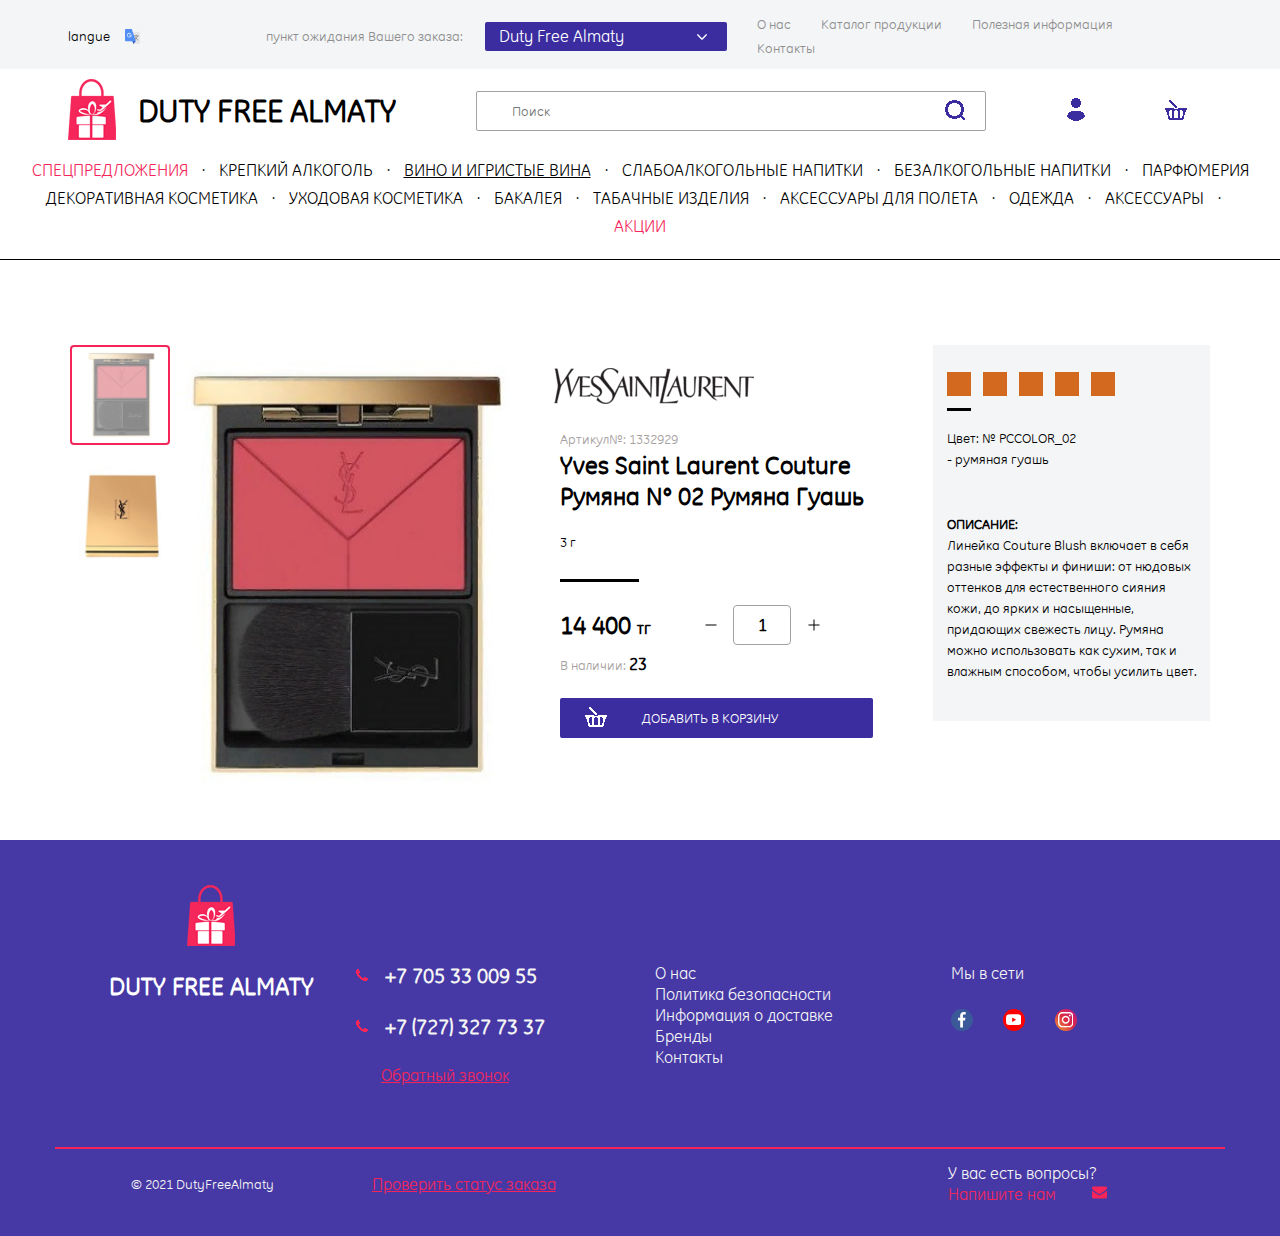
==== card.html @ 6bd2211b "Add files via upload" ====
<!DOCTYPE html>
<html lang="en">

<head>
	<meta charset="UTF-8">
<meta name="viewport" content="width=device-width, initial-scale=1.0">
<link rel="stylesheet" href="css/styles.css">
<link rel="stylesheet" href="fonts/gesp/stylesheet.css">
<link rel="stylesheet" href="fonts/audi/stylesheet.css">
<link rel="shortcut icon" href="img/logo_duty_free.png" type="image/png">
<title>Mask-go</title>
</head>

<body>
	<div class="big_wrapper">
		<header class="header">
    <div class="upper_part">
        <div class="wrapper_header">
            <div class="google_translate">
                <div class="text">langue</div>
                <div class="icon">
                    <img src="img/translate.svg" alt="">
                </div>
            </div>
            <div class="drop_list_cont">
                <div class="text">пункт ожидания Вашего заказа:</div>
                <div class="drop_down_cont">
                    <div class="_drop_down_title">
                        <p>Duty Free Almaty</p>
                        <div class="arrow">
                            <img src="img/arrow-down-sign-to-navigate.svg" alt="">
                        </div>
                    </div>
                    <div class="drop_down_body">
                        <div class="_drop_item">
                            <div class="text">Duty Free Almaty 3</div>
                        </div>
                        <div class="_drop_item">
                            <div class="text">Duty Free Almaty 2</div>
                        </div>
                    </div>
                </div>
            </div>
            <div class="menu">
                <a href="#" class="menu_link">О нас</a>
                <a href="#" class="menu_link">Каталог продукции</a>
                <a href="#" class="menu_link">Полезная информация</a>
                <a href="#" class="menu_link">Контакты</a>
            </div>
        </div>
    </div>
    <div class="middle_part">
        <div class="wrapper_header">
            <a href="#" class="big_logo">
                <div class="icon">
                    <img src="img/logo_duty_free.png" alt="">
                </div>
                <div class="text">Duty free almaty</div>
            </a>
            <form action="#" class="search_form">
                <input type="text" placeholder="Поиск">
                <div class="icon">
                    <img src="img/loupe.png" alt="">
                </div>
            </form>
            <a href="#" class="user">
                <img src="img/user.png" alt="">
            </a>
            <a href="#" class="cart">
                <img src="img/cart.png" alt="">
            </a>
            <div class="burger">
                <div class="burger_bef"></div>
                <div class="burger_mid"></div>
                <div class="burger_af"></div>
            </div>
        </div>
    </div>
    <nav class="lower_part">
        <div class="wrapper">
            <div class="menu_item">
                <a href="#" class="menu_title">Спецпредложения</a>

            </div>
            <div class="dot">·</div>
            <div class="menu_item _with_body">
                <a href="#" class="menu_title">Крепкий алкоголь</a>
                <div class="menu_body">
                    <div class="wrapper">
                        <div class="add_body">
                            <div class="add_col">
                                <a href="#" class="col_title">Виски</a>
                                <a href="#" class="good_item">Виски</a>
                                <a href="#" class="good_item">Американский виски</a>
                                <a href="#" class="good_item">Ирландский виски</a>
                                <a href="#" class="good_item">Японский виски</a>
                                <a href="#" class="good_item">Шотландский виски</a>
                                <a href="#" class="good_item">Односолодовый виски</a>
                                <a href="#" class="good_item">Канадский виски</a>
                            </div>
                            <div class="add_col">
                                <a href="#" class="col_title">Джин и Джиневер</a>
                            </div>
                            <div class="add_col">
                                <a href="#" class="col_title">Ром</a>
                            </div>
                            <div class="add_col">
                                <a href="#" class="col_title">Водка</a>
                            </div>
                            <div class="add_col">
                                <a href="#" class="col_title">Прочие духи</a>
                                <a href="#" class="good_item">Горький и апертив</a>
                                <a href="#" class="good_item">Бренди</a>
                                <a href="#" class="good_item">Коньяк</a>
                                <a href="#" class="good_item">Фруктовый бренди и граппа</a>
                                <a href="#" class="good_item">Ликер</a>
                                <a href="#" class="good_item">Шерри и Портвейн</a>
                                <a href="#" class="good_item">Текила</a>
                            </div>
                        </div>
                        <div class="show_all">
                            <a href="#">показать все</a>
                        </div>
                    </div>
                </div>
            </div>
            <div class="dot">·</div>
            <div class="menu_item _actvive">
                <a href="#" class="menu_title">Вино и игристые вина</a>
            </div>
            <div class="dot">·</div>
            <div class="menu_item">
                <a href="#" class="menu_title">Слабоалкогольные напитки</a>
            </div>
            <div class="dot">·</div>
            <div class="menu_item">
                <a href="#" class="menu_title">Безалкогольные напитки</a>
            </div>
            <div class="dot">·</div>
            <div class="menu_item">
                <a href="#" class="menu_title">Парфюмерия</a>
            </div>
            <div class="menu_item">
                <a href="#" class="menu_title">Декоративная косметика</a>
            </div>
            <div class="dot">·</div>
            <div class="menu_item">
                <a href="#" class="menu_title">Уходовая косметика</a>
            </div>
            <div class="dot">·</div>
            <div class="menu_item">
                <a href="#" class="menu_title">Бакалея</a>
            </div>
            <div class="dot">·</div>
            <div class="menu_item">
                <a href="#" class="menu_title">Табачные изделия</a>
            </div>
            <div class="dot">·</div>
            <div class="menu_item">
                <a href="#" class="menu_title">Аксессуары для полета</a>
            </div>
            <div class="dot">·</div>
            <div class="menu_item">
                <a href="#" class="menu_title">Одежда</a>
            </div>
            <div class="dot">·</div>
            <div class="menu_item">
                <a href="#" class="menu_title">Аксессуары</a>
            </div>
            <div class="dot">·</div>
            <div class="menu_item">
                <a href="#" class="menu_title">Акции</a>
            </div>

        </div>
    </nav>
</header>
		<div class="main">
			<div class="card_body">
				<div class="wrapper">
					<div class="img_cont">
						<div class="img_col">
							<div class="img_item _active">
								<img src="img/card_item_1.jpg" alt="">
							</div>
							<div class="img_item">
								<img src="img/card_item_2.jpg" alt="">
							</div>
						</div>
						<div class="main_img_slider">
							<div class="slider_item">
								<img src="img/card_item_1.jpg" alt="">
							</div>
							<div class="slider_item">
								<img src="img/card_item_2.jpg" alt="">
							</div>
						</div>
					</div>
					<div class="middle_part">
						<div class="company_logo">
							<img src="img/card_log.png" alt="">
						</div>
						<div class="text_part">
							<div class="article">Артикул№: 1332929</div>
							<div class="name">Yves Saint Laurent Couture
								Румяна N° 02 Румяна Гуашь</div>
							<div class="weight">3 г</div>
						</div>
						<div class="price_block">
							<div class="upper">
								<div class="price">
									14 400 <span>тг</span>
								</div>
								<div class="input_cont">
									<div class="minus"></div>
									<input type="text" value="1">
									<div class="plus"></div>
								</div>
							</div>
							<div class="lower">В наличии: <span>23</span></div>
						</div>
						<div class="add_to_catd">
							<div class="icon">
								<img src="img/cart_white.png" alt="">
							</div>
							<div class="text">Добавить в корзину</div>
						</div>
					</div>
					<div class="stats_part">
						<div class="colors">
							<div class="color_item"></div>
							<div class="color_item"></div>
							<div class="color_item"></div>
							<div class="color_item"></div>
							<div class="color_item"></div>
						</div>
						<p>Цвет: № PCCOLOR_02</p>
						<p>- румяная гуашь</p>
						<div class="desc">
							<div class="title">Описание:</div>
							<p>Линейка Couture Blush включает в себя
								разные эффекты и финиши: от нюдовых
								оттенков для естественного сияния кожи,
								до ярких и насыщенные, придающих
								свежесть лицу.
								Румяна можно использовать как сухим,
								так и влажным способом, чтобы усилить
								цвет.</p>
						</div>
					</div>
				</div>
			</div>

		</div>
		<footer class="footer">
    <div class="wrapper">
        <div class="upper_part">
            <div class="col">
                <a href="#" class="logo">
                    <img src="img/logo_duty_free.png" alt="">
                    <p>Duty free almaty</p>
                </a>
            </div>
            <div class="col">
                <a href="#" class="number_item">
                    <div class="icon">
                        <img src="img/phone.png" alt="">
                    </div>
                    <div class="text">+7 705 33 009 55</div>
                </a>
                <a href="#" class="number_item">
                    <div class="icon">
                        <img src="img/phone.png" alt="">
                    </div>
                    <div class="text">+7 (727) 327 73 37</div>
                </a>
                <div class="callback">Обратный звонок</div>
            </div>
            <div class="col">
                <a href="#" class="footer_link">О нас</a>
                <a href="#" class="footer_link">Политика безопасности</a>
                <a href="#" class="footer_link">Информация о доставке</a>
                <a href="#" class="footer_link">Бренды</a>
                <a href="#" class="footer_link">Контакты</a>
            </div>
            <div class="col">
                <div class="soc_title">Мы в сети</div>
                <div class="soc_cont">
                    <a href="#" class="soc_icon">
                        <svg id="Bold" enable-background="new 0 0 24 24" height="512" viewBox="0 0 24 24" width="512"
                            xmlns="http://www.w3.org/2000/svg">
                            <path fill="#fff"
                                d="m15.997 3.985h2.191v-3.816c-.378-.052-1.678-.169-3.192-.169-3.159 0-5.323 1.987-5.323 5.639v3.361h-3.486v4.266h3.486v10.734h4.274v-10.733h3.345l.531-4.266h-3.877v-2.939c.001-1.233.333-2.077 2.051-2.077z" />
                        </svg>
                    </a>
                    <a href="#" class="soc_icon">
                        <svg height="512pt" viewBox="0 -77 512.00213 512" width="512pt"
                            xmlns="http://www.w3.org/2000/svg">
                            <path
                                d="m501.453125 56.09375c-5.902344-21.933594-23.195313-39.222656-45.125-45.128906-40.066406-10.964844-200.332031-10.964844-200.332031-10.964844s-160.261719 0-200.328125 10.546875c-21.507813 5.902344-39.222657 23.617187-45.125 45.546875-10.542969 40.0625-10.542969 123.148438-10.542969 123.148438s0 83.503906 10.542969 123.148437c5.90625 21.929687 23.195312 39.222656 45.128906 45.128906 40.484375 10.964844 200.328125 10.964844 200.328125 10.964844s160.261719 0 200.328125-10.546875c21.933594-5.902344 39.222656-23.195312 45.128906-45.125 10.542969-40.066406 10.542969-123.148438 10.542969-123.148438s.421875-83.507812-10.546875-123.570312zm0 0"
                                fill="#fff" />
                            <path d="m204.96875 256 133.269531-76.757812-133.269531-76.757813zm0 0" fill="#f00" />
                        </svg>
                    </a>
                    <a href="#" class="soc_icon">
                        <svg height="511pt" viewBox="0 0 511 511.9" width="511pt" xmlns="http://www.w3.org/2000/svg">
                            <path fill="#fff"
                                d="m510.949219 150.5c-1.199219-27.199219-5.597657-45.898438-11.898438-62.101562-6.5-17.199219-16.5-32.597657-29.601562-45.398438-12.800781-13-28.300781-23.101562-45.300781-29.5-16.296876-6.300781-34.898438-10.699219-62.097657-11.898438-27.402343-1.300781-36.101562-1.601562-105.601562-1.601562s-78.199219.300781-105.5 1.5c-27.199219 1.199219-45.898438 5.601562-62.097657 11.898438-17.203124 6.5-32.601562 16.5-45.402343 29.601562-13 12.800781-23.097657 28.300781-29.5 45.300781-6.300781 16.300781-10.699219 34.898438-11.898438 62.097657-1.300781 27.402343-1.601562 36.101562-1.601562 105.601562s.300781 78.199219 1.5 105.5c1.199219 27.199219 5.601562 45.898438 11.902343 62.101562 6.5 17.199219 16.597657 32.597657 29.597657 45.398438 12.800781 13 28.300781 23.101562 45.300781 29.5 16.300781 6.300781 34.898438 10.699219 62.101562 11.898438 27.296876 1.203124 36 1.5 105.5 1.5s78.199219-.296876 105.5-1.5c27.199219-1.199219 45.898438-5.597657 62.097657-11.898438 34.402343-13.300781 61.601562-40.5 74.902343-74.898438 6.296876-16.300781 10.699219-34.902343 11.898438-62.101562 1.199219-27.300781 1.5-36 1.5-105.5s-.101562-78.199219-1.300781-105.5zm-46.097657 209c-1.101562 25-5.300781 38.5-8.800781 47.5-8.601562 22.300781-26.300781 40-48.601562 48.601562-9 3.5-22.597657 7.699219-47.5 8.796876-27 1.203124-35.097657 1.5-103.398438 1.5s-76.5-.296876-103.402343-1.5c-25-1.097657-38.5-5.296876-47.5-8.796876-11.097657-4.101562-21.199219-10.601562-29.398438-19.101562-8.5-8.300781-15-18.300781-19.101562-29.398438-3.5-9-7.699219-22.601562-8.796876-47.5-1.203124-27-1.5-35.101562-1.5-103.402343s.296876-76.5 1.5-103.398438c1.097657-25 5.296876-38.5 8.796876-47.5 4.101562-11.101562 10.601562-21.199219 19.203124-29.402343 8.296876-8.5 18.296876-15 29.398438-19.097657 9-3.5 22.601562-7.699219 47.5-8.800781 27-1.199219 35.101562-1.5 103.398438-1.5 68.402343 0 76.5.300781 103.402343 1.5 25 1.101562 38.5 5.300781 47.5 8.800781 11.097657 4.097657 21.199219 10.597657 29.398438 19.097657 8.5 8.300781 15 18.300781 19.101562 29.402343 3.5 9 7.699219 22.597657 8.800781 47.5 1.199219 27 1.5 35.097657 1.5 103.398438s-.300781 76.300781-1.5 103.300781zm0 0" />
                            <path fill="#fff"
                                d="m256.449219 124.5c-72.597657 0-131.5 58.898438-131.5 131.5s58.902343 131.5 131.5 131.5c72.601562 0 131.5-58.898438 131.5-131.5s-58.898438-131.5-131.5-131.5zm0 216.800781c-47.097657 0-85.300781-38.199219-85.300781-85.300781s38.203124-85.300781 85.300781-85.300781c47.101562 0 85.300781 38.199219 85.300781 85.300781s-38.199219 85.300781-85.300781 85.300781zm0 0" />
                            <path fill="#fff"
                                d="m423.851562 119.300781c0 16.953125-13.746093 30.699219-30.703124 30.699219-16.953126 0-30.699219-13.746094-30.699219-30.699219 0-16.957031 13.746093-30.699219 30.699219-30.699219 16.957031 0 30.703124 13.742188 30.703124 30.699219zm0 0" />
                        </svg>
                    </a>
                </div>
            </div>
        </div>
        <div class="lower_part">
            <div class="copyright">
                © 2021 DutyFreeAlmaty
            </div>
            <div class="red_text">Проверить статус заказа</div>
            <div class="quest_block">
                <div class="upper">У вас есть вопросы?</div>
                <div class="lower">
                    <p>Напишите нам</p>
                    <div class="icon">
                        <svg version="1.1" id="Capa_1" xmlns="http://www.w3.org/2000/svg"
                            xmlns:xlink="http://www.w3.org/1999/xlink" x="0px" y="0px" width="511.626px"
                            height="511.626px" viewBox="0 0 511.626 511.626"
                            style="enable-background:new 0 0 511.626 511.626;" xml:space="preserve">
                            <g>
                                <g>
                                    <path fill="#f62559"
                                        d="M49.106,178.729c6.472,4.567,25.981,18.131,58.528,40.685c32.548,22.554,57.482,39.92,74.803,52.099    c1.903,1.335,5.946,4.237,12.131,8.71c6.186,4.476,11.326,8.093,15.416,10.852c4.093,2.758,9.041,5.852,14.849,9.277    c5.806,3.422,11.279,5.996,16.418,7.7c5.14,1.718,9.898,2.569,14.275,2.569h0.287h0.288c4.377,0,9.137-0.852,14.277-2.569    c5.137-1.704,10.615-4.281,16.416-7.7c5.804-3.429,10.752-6.52,14.845-9.277c4.093-2.759,9.229-6.376,15.417-10.852    c6.184-4.477,10.232-7.375,12.135-8.71c17.508-12.179,62.051-43.11,133.615-92.79c13.894-9.703,25.502-21.411,34.827-35.116    c9.332-13.699,13.993-28.07,13.993-43.105c0-12.564-4.523-23.319-13.565-32.264c-9.041-8.947-19.749-13.418-32.117-13.418H45.679    c-14.655,0-25.933,4.948-33.832,14.844C3.949,79.562,0,91.934,0,106.779c0,11.991,5.236,24.985,15.703,38.974    C26.169,159.743,37.307,170.736,49.106,178.729z" />
                                    <path fill="#f62559"
                                        d="M483.072,209.275c-62.424,42.251-109.824,75.087-142.177,98.501c-10.849,7.991-19.65,14.229-26.409,18.699    c-6.759,4.473-15.748,9.041-26.98,13.702c-11.228,4.668-21.692,6.995-31.401,6.995h-0.291h-0.287    c-9.707,0-20.177-2.327-31.405-6.995c-11.228-4.661-20.223-9.229-26.98-13.702c-6.755-4.47-15.559-10.708-26.407-18.699    c-25.697-18.842-72.995-51.68-141.896-98.501C17.987,202.047,8.375,193.762,0,184.437v226.685c0,12.57,4.471,23.319,13.418,32.265    c8.945,8.949,19.701,13.422,32.264,13.422h420.266c12.56,0,23.315-4.473,32.261-13.422c8.949-8.949,13.418-19.694,13.418-32.265    V184.437C503.441,193.569,493.927,201.854,483.072,209.275z" />
                                </g>
                            </g>
                        </svg>
                    </div>
                </div>
            </div>
        </div>
    </div>
</footer>
	</div>
	<script src="scripts/jquery-3.5.1.min.js"></script>
	<script src="scripts/slick.min.js"></script>
	<script src="scripts/scripts.js"></script>
</body>

</html>
---- css/styles.css ----
*,
*:before,
*:after {
  padding: 0;
  margin: 0;
  box-sizing: border-box;
  list-style-type: none;
  font-family: "GESP";
}

html,
body {
  width: 100%;
  height: 100%;
  line-height: 1;
}

html._lock,
body._lock {
  overflow: hidden;
}

/*====================================================================================*/

a {
  text-decoration: none;
  color: inherit;
}

a:active,
a:focus {
  outline: none;
}

input,
textarea {
  outline: none;
}

input:active,
textarea:active {
  outline: none;
}

:focus {
  outline: none;
}

textarea {
  resize: none;
}

textarea {
  resize: vertical;
}

textarea {
  resize: horizontal;
}

.big_wrapper {
  overflow: hidden;
  position: relative;
  min-height: 100vh;
  display: flex;
  flex-direction: column;
  justify-content: space-between;
}

.slick-list {
  overflow: hidden;
}

.slick-track {
  display: flex;
}

.wrapper {
  padding: 0 20px;
  max-width: 1300px;
  margin: 0 auto;
}

.block_header {
  text-align: center;
}

.block_header .upper {
  font-size: 25px;
  letter-spacing: 5px;
  color: #000000;
  text-transform: uppercase;
  margin-bottom: 13px;
  font-weight: 600;
}

.block_header .lower {
  font-size: 14px;
  letter-spacing: 2.8px;
  color: #000000;
  margin-bottom: 23px;
}

.block_header .line {
  margin: 0 auto;
  width: 79px;
  height: 3px;
  background-color: #000000;
}

.gray_btn {
  max-width: 242px;
  margin: 0 auto;
  height: 29px;
  border-radius: 2px;
  border: solid 1px #a6a0a0;
  display: flex;
  align-items: center;
  justify-content: center;
  font-size: 14px;
  color: #a6a0a0;
}

.header {
  border-bottom: 1px solid #000;
  padding-bottom: 13px;
}

.header .upper_part {
  padding: 12px 0 9px;
  background-color: #f4f5f7;
}

.header .wrapper_header {
  max-width: 1184px;
  margin: 0 auto;
  padding: 0 20px;
  display: flex;
  align-items: center;
}

.header .google_translate {
  display: flex;
  align-items: center;
}

.header .google_translate .text {
  font-size: 14px;
  color: #000000;
  margin-right: 15px;
}

.header .google_translate .icon {
  flex: 0 0 15px;
  width: 15px;
  display: flex;
  align-items: center;
}

.header .google_translate .icon img {
  width: 100%;
}

.header .drop_list_cont {
  margin-left: auto;
  flex: 0 1 500px;
  display: flex;
  align-items: center;
  justify-content: flex-end;
  margin-right: 15px;
}

.header .drop_list_cont .text {
  margin-right: 22px;
  font-size: 14px;
  color: #8e8e8e;
}

.header .drop_list_cont ._drop_down_title {
  display: flex;
  align-items: center;
  justify-content: space-between;
  cursor: pointer;
}

.header .drop_list_cont ._drop_down_title .arrow img {
  width: 10px;
}

.header .drop_list_cont .drop_down_cont {
  position: relative;
  flex: 0 1 242px;
}

.header .drop_list_cont .drop_down_cont ._drop_down_title {
  display: flex;
  align-items: center;
  justify-content: space-between;
  padding: 6px 20px 6px 14px;
  border-radius: 2px;
  transition: 0.3s;
  background-color: #3b2da0;
  font-size: 17px;
  color: #fff;
}

.header .drop_list_cont .drop_down_cont .drop_down_body {
  position: absolute;
  top: 100%;
  left: 0;
  width: 100%;
  display: none;
}

.header .drop_list_cont .drop_down_cont .drop_down_body ._drop_item {
  cursor: pointer;
  font-size: 17px;
  padding: 6px 20px 6px 14px;
  background-color: #3b2da0;
}

.header .drop_list_cont .drop_down_cont._active ._drop_down_title {
  border-radius: 2px 2px 0 0;
}

.header .menu {
  display: flex;
  align-items: center;
  flex-wrap: wrap;
  flex: 0 2 470px;
}

.header .menu .menu_link {
  font-size: 14px;
  color: #8e8e8e;
  margin: 5px 15px;
}

.header .burger {
  width: 30px;
  height: 20px;
  display: none;
  margin-left: 20px;
  flex-direction: column;
  justify-content: space-between;
  cursor: pointer;
}

.header .burger .burger_bef,
.header .burger .burger_mid,
.header .burger .burger_af {
  transition: 0.3s;
  width: 100%;
  border-radius: 3px;
  height: 2px;
  background: #3b2da0;
}

.header .burger._active .burger_bef {
  transform: translate(0, 9px) rotate(45deg);
}

.header .burger._active .burger_mid {
  opacity: 0;
}

.header .burger._active .burger_af {
  transform: translate(0, -9px) rotate(-45deg);
}

.header .middle_part {
  padding: 10px 0;
}

.header .middle_part .wrapper_header {
  display: flex;
  align-items: center;
  justify-content: space-between;
}

.header .middle_part .big_logo {
  display: flex;
  align-items: center;
  white-space: nowrap;
}

.header .middle_part .big_logo .icon {
  margin-right: 22px;
}

.header .middle_part .big_logo .text {
  font-size: 32px;
  text-transform: uppercase;
  font-weight: 600;
}

.header .middle_part .search_form {
  margin-left: 10px;
  flex: 0 2 510px;
  display: flex;
  align-items: center;
  border-radius: 2px;
  height: 40px;
  border: solid 1px #a6a0a0;
  padding: 0 20px 0 0;
}

.header .middle_part .search_form input {
  flex: 1 1 auto;
  border: none;
  padding: 0 0px 0 35px;
  font-size: 14px;
  color: #8e8e8e;
}

.header .middle_part .user {
  cursor: pointer;
  margin-left: 10px;
}

.header .middle_part .cart {
  cursor: pointer;
  margin-left: 10px;
  margin-right: 25px;
}

.header .lower_part {
  margin-top: 9px;
  position: relative;
}

.header .lower_part .wrapper {
  display: flex;
  align-items: center;
  justify-content: center;
  flex-wrap: wrap;
}

.header .lower_part .dot {
  margin: 0 14px;
  display: flex;
  align-items: center;
  transform: translate(0, -6px);
}

.header .lower_part .menu_item {
  margin-bottom: 11px;
}

.header .lower_part .menu_item .menu_title {
  font-size: 17px;
  text-transform: uppercase;
  position: relative;
}

.header .lower_part .menu_item:first-child,
.header .lower_part .menu_item:last-child {
  color: #f62559;
}

.header .lower_part .menu_item .menu_body {
  position: absolute;
  z-index: 10;
  top: 50%;
  width: 100vw;
  left: 50%;
  transform: translate(-50%, 0%);
  background: #fff;
  opacity: 0;
  visibility: hidden;
  transition: 0.3s;
  box-shadow: 0px 10px 8px 0px #f4f5f7;
  border-top: 1px solid #000;
}

.header .lower_part .menu_item .menu_body .wrapper {
  max-width: 1144px;
  margin: 0 auto;
  display: block;
}

.header .lower_part .menu_item .menu_body .wrapper .add_body {
  display: flex;
  align-items: flex-start;
  padding: 0;
  padding-top: 40px;
  justify-content: space-between;
}

.header .lower_part .menu_item .menu_body .wrapper .add_body .col_title {
  font-size: 17px;
  text-transform: uppercase;
  margin-bottom: 30px;
  font-weight: 400;
}

.header .lower_part .menu_item .menu_body .wrapper .add_body .good_item {
  margin-bottom: 30px;
  padding-left: 20px;
  position: relative;
}

.header .lower_part .menu_item .menu_body .wrapper .add_body .good_item:after {
  content: "";
  position: absolute;
  top: 50%;
  left: 0;
  width: 3px;
  height: 5px;
  background: #000;
  -webkit-clip-path: polygon(0 0, 100% 50%, 0 100%);
          clip-path: polygon(0 0, 100% 50%, 0 100%);
  transform: translate(0, -2px);
  display: block;
}

.header .lower_part .menu_item .menu_body .wrapper a {
  display: block;
  font-size: 17px;
  line-height: 1.24;
  text-align: left;
  color: #000000;
  font-weight: 600;
}

.header .lower_part .menu_item .menu_body .wrapper .show_all {
  border-top: 1px solid #000;
  padding: 30px 0;
  text-align: right;
}

.header .lower_part .menu_item .menu_body .wrapper .show_all a {
  display: inline-block;
  font-size: 14px;
  color: #d32a59;
  text-decoration: underline;
  font-weight: 400;
}

.header .lower_part .menu_item._with_body .menu_title:after {
  content: "";
  position: absolute;
  top: 100%;
  left: 50%;
  width: 20px;
  height: 20px;
  z-index: 12;
  background: #fff;
  display: block;
  border: 1px solid #000;
  border-left: none;
  border-top: none;
  transform: translate(-50%, 1px) rotate(45deg);
  opacity: 0;
  visibility: hidden;
  transition: 0.3s;
}

.header .lower_part .menu_item._actvive .menu_title {
  text-decoration: underline;
}

.header .lower_part .menu_item:hover .menu_title:after {
  opacity: 1;
  visibility: visible;
}

.header .lower_part .menu_item:hover .menu_body {
  opacity: 1;
  visibility: visible;
}

.main {
  flex: 1 1 auto;
}

.slider_main {
  position: relative;
}

.slider_main .slider_item {
  position: relative;
  padding-bottom: 89px;
  text-align: center;
}

.slider_main .slider_item .img {
  position: absolute;
  top: 0;
  left: 0;
  width: 100%;
  height: 100%;
}

.slider_main .slider_item .img img {
  width: 100%;
  height: 100%;
  -o-object-fit: cover;
     object-fit: cover;
}

.slider_main .slider_item .main_text {
  text-align: center;
  padding: 61px 0 54px;
}

.slider_main .slider_item .main_text .upper {
  font-size: 55px;
  font-weight: bold;
  margin-bottom: 20px;
}

.slider_main .slider_item .main_text .upper p {
  font-family: "Auid";
}

.slider_main .slider_item .main_text .lower {
  font-size: 25px;
  font-weight: bold;
  line-height: 1.4;
  font-family: "Auid";
}

.slider_main .slider_item .know_more_btn {
  display: inline-block;
  cursor: pointer;
  font-size: 14px;
  border-radius: 2px;
  border: solid 1px #000000;
  padding: 8px 42px 7px 37px;
  text-transform: uppercase;
}

.slider_main .slider_controls {
  position: absolute;
  bottom: 25px;
  left: 50%;
  transform: translate(-50%, 0);
}

.slider_main .slider_controls ul {
  display: flex;
  align-items: center;
}

.slider_main .slider_controls ul li {
  margin: 0 26px;
  border-radius: 50%;
  width: 4px;
  height: 4px;
  background-color: #3b2da0;
  cursor: pointer;
}

.slider_main .slider_controls ul li button {
  width: 100%;
  height: 100%;
  border-radius: 50%;
  border: none;
  background: #0000;
  font-size: 0;
  cursor: pointer;
}

.slider_main .slider_controls ul li.slick-active {
  background-color: #f62559;
}

.slider_main .wrapper {
  position: relative;
  z-index: 10;
}

.slider_hits {
  margin-top: 50px;
  padding-bottom: 50px;
}

.slider_hits .wrapper {
  max-width: 1250px;
  position: relative;
}

.slider_hits .wrapper .slider_hits_body {
  margin: 0 -25px;
}

.slider_hits .wrapper .slider_item {
  margin: 0 25px;
  padding-bottom: 90px;
  position: relative;
  display: flex;
  flex-direction: column;
}

.slider_hits .wrapper .slider_item .img {
  position: relative;
  padding-bottom: 97%;
  margin-bottom: 30px;
}

.slider_hits .wrapper .slider_item .img img {
  position: absolute;
  top: 0;
  left: 0;
  width: 100%;
  height: 100%;
  -o-object-fit: contain;
     object-fit: contain;
}

.slider_hits .wrapper .slider_item .text {
  flex: 1 1 auto;
}

.slider_hits .wrapper .slider_item .text .category {
  font-size: 14px;
  color: #a6a0a0;
  text-transform: uppercase;
}

.slider_hits .wrapper .slider_item .text .name {
  font-size: 17px;
  line-height: 1.24;
  color: #000000;
  font-weight: 600;
}

.slider_hits .wrapper .slider_item .item_footer {
  position: absolute;
  left: 0;
  bottom: 0;
  width: 100%;
  display: flex;
  align-items: center;
  justify-content: space-between;
  padding-top: 20px;
}

.slider_hits .wrapper .slider_item .item_footer:after {
  content: "";
  position: absolute;
  top: 0;
  left: 0;
  width: 79px;
  height: 3px;
  background-color: #000000;
  display: block;
}

.slider_hits .wrapper .slider_item .item_footer .price {
  font-size: 25px;
  font-weight: 600;
}

.slider_hits .wrapper .slider_item .item_footer .price span {
  font-weight: 400;
  font-size: 17px;
}

.slider_hits .wrapper .slider_item .item_footer .cart {
  display: flex;
  align-items: center;
  justify-content: center;
  width: 36px;
  height: 36px;
  border-radius: 50%;
  background-color: #f5f5f5;
}

.slider_hits .wrapper .slider_item .sale {
  position: absolute;
  bottom: 70px;
  left: 0;
  font-size: 14px;
  text-decoration: line-through;
}

.slider_hits .wrapper .slider_item._sale .price {
  color: #e21128;
}

.slider_hits .wrapper .gray_btn {
  margin-top: 10px;
}

.slider_hits .slider_hits_arrows .arrow {
  cursor: pointer;
  width: 60px;
  height: 60px;
  border: 2px solid #000;
  border-right: none;
  border-bottom: none;
  position: absolute;
  top: 34%;
  left: 10px;
  transform: translate(0, -50%) rotate(-45deg);
}

.slider_hits .slider_hits_arrows .arrow_next {
  right: 10px;
  left: unset;
  transform: translate(0, -50%) rotate(135deg);
}

.gray_back {
  background-color: #f5f5f5;
}

.brands_conr {
  padding-top: 50px;
}

.brands_conr .brands {
  position: relative;
}

.brands_conr .brand_logo {
  text-align: center;
}

.brands_conr .brands_arrows .arrow {
  cursor: pointer;
  width: 25px;
  height: 25px;
  border: 1px solid #000;
  border-right: none;
  border-bottom: none;
  position: absolute;
  top: 85%;
  left: 10px;
  transform: translate(0, -50%) rotate(-45deg);
}

.brands_conr .brands_arrows .arrow_next {
  right: 10px;
  left: unset;
  transform: translate(0, -50%) rotate(135deg);
}

.brands_conr .gray_btn {
  margin-top: 45px;
}

.actions_cont {
  padding: 0 20px 36px;
}

.actions_cont .wrapper {
  display: flex;
  align-items: stretch;
  max-width: 1170px;
  margin-top: 32px;
  padding: 32px 0 0;
  border-top: 1px solid #000;
}

.actions_cont .wrapper .act_column .act_item {
  position: relative;
}

.actions_cont .wrapper .act_column img {
  width: 100%;
  height: 100%;
  -o-object-fit: cover;
     object-fit: cover;
  display: block;
}

.actions_cont .wrapper .act_column .buy_now {
  position: absolute;
  bottom: 29px;
  left: 29px;
  padding: 7px 24px 10px 23px;
  border-radius: 2px;
  border: solid 1px #2e2e2e;
  background-color: #2e2e2e;
  display: flex;
  align-items: center;
  justify-content: center;
  font-size: 14px;
  color: #fff;
  text-transform: uppercase;
}

.actions_cont .wrapper .act_column .buy_now span {
  font-weight: 600;
  margin-right: 3px;
}

.actions_cont .wrapper .act_column .buy_now_trasnparent {
  position: absolute;
  bottom: 29px;
  left: 50%;
  transform: translate(-50%, 0);
  padding: 7px 35px 10px 34px;
  border-radius: 2px;
  border: solid 1px #fcfffc;
  text-transform: uppercase;
  white-space: nowrap;
}

.actions_cont .wrapper .act_column .buy_now_trasnparent span {
  font-weight: 600;
}

.actions_cont .wrapper .act_column .buy_now_white {
  position: absolute;
  bottom: 29px;
  left: 50%;
  transform: translate(-50%, 0);
  background: #fff;
  padding: 7px 35px 10px 34px;
  border-radius: 2px;
  border: solid 1px #fcfffc;
  text-transform: uppercase;
  white-space: nowrap;
}

.actions_cont .wrapper .act_column .buy_now_white span {
  font-weight: 600;
}

.actions_cont .wrapper .act_column .text {
  position: absolute;
  top: 15%;
  left: 12%;
  text-transform: uppercase;
  color: #fff;
}

.actions_cont .wrapper .act_column .text .upper {
  margin-bottom: 70px;
  font-size: 55px;
  font-weight: 100;
}

.actions_cont .wrapper .act_column .text .lower {
  font-size: 16px;
  font-weight: bold;
}

.actions_cont .wrapper .act_column:nth-child(1),
.actions_cont .wrapper .act_column:nth-child(2) {
  flex: 0 1 292px;
}

.actions_cont .wrapper .act_column:nth-child(3) {
  flex: 0 1 585px;
}

.actions_cont .wrapper .act_column:nth-child(3) .act_item {
  height: 100%;
}

.payment_stage {
  padding: 50px 20px 0;
}

.payment_stage .wrapper {
  max-width: 1170px;
  padding: 0;
}

.payment_stage .stages_body {
  display: flex;
  align-items: stretch;
  margin-top: 75px;
}

.payment_stage .stages_body .stage_col {
  display: flex;
  flex-direction: column;
}

.payment_stage .stages_body .stage_col .stage_uupper {
  flex: 0 1 242px;
}

.payment_stage .stages_body .stage_col .stage_lower {
  flex: 0 1 242px;
}

.payment_stage .stages_body .stage_col:nth-child(2n + 1) {
  flex: 0 0 25%;
}

.payment_stage .stages_body .stage_col:nth-child(2n + 1) .stage_uupper {
  background-color: #f5f5f5;
  position: relative;
  padding: 28% 15px 15px;
}

.payment_stage .stages_body .stage_col:nth-child(2n + 1) .stage_uupper .number {
  width: 36px;
  height: 36px;
  background-color: #f62559;
  border-radius: 50%;
  display: flex;
  align-items: center;
  justify-content: center;
  margin-bottom: 50px;
  font-size: 25px;
  color: #ffffff;
}

.payment_stage .stages_body .stage_col:nth-child(2n + 1) .stage_uupper .name_stage {
  font-size: 25px;
  font-weight: 600;
  text-transform: uppercase;
}

.payment_stage .stages_body .stage_col:nth-child(2n + 1) .stage_uupper img {
  position: absolute;
}

.payment_stage .stages_body .stage_col:nth-child(2n + 1) .stage_lower {
  padding: 20px 15px;
  font-size: 17px;
  line-height: 20px;
}

.payment_stage .stages_body .stage_col:nth-child(2n) {
  flex: 0 0 25%;
}

.payment_stage .stages_body .stage_col:nth-child(2n) .stage_uupper {
  display: flex;
  flex-direction: column;
  justify-content: flex-end;
  padding: 26% 15px 35px;
}

.payment_stage .stages_body .stage_col:nth-child(2n) .number {
  width: 36px;
  height: 36px;
  background-color: #f62559;
  border-radius: 50%;
  display: flex;
  align-items: center;
  justify-content: center;
  font-size: 25px;
  color: #ffffff;
}

.payment_stage .stages_body .stage_col:nth-child(2n) .name_stage {
  font-size: 25px;
  font-weight: 600;
  text-transform: uppercase;
  margin-bottom: 47px;
}

.payment_stage .stages_body .stage_col:nth-child(2n) img {
  position: absolute;
}

.payment_stage .stages_body .stage_col:nth-child(2n) .stage_lower {
  padding: 10px 15px;
  background-color: #f5f5f5;
  position: relative;
}

.payment_stage .stages_body .stage_col:nth-child(2) img {
  bottom: 0;
  right: 10%;
}

.payment_stage .stages_body .stage_col:nth-child(4) img {
  bottom: 0;
  right: 0;
  transform: translate(6%, 10%);
}

.payment_stage .stages_body .stage_col:nth-child(4) .name_stage {
  margin-bottom: 30px;
}

.payment_stage .stages_body .stage_col:nth-child(1) .stage_uupper img {
  top: 0;
  left: 0;
  transform: translate(-16%, -30%);
}

.payment_stage .stages_body .stage_col:nth-child(3) .stage_uupper img {
  top: 0;
  right: 10%;
  transform: translate(0%, -30%);
}

.why_we_block {
  background: #f62559 url("../img/why_we_bg.png");
  background-size: cover;
  margin-top: 42px;
  padding: 60px 0 90px;
}

.why_we_block .wrapper {
  max-width: 1170px;
  padding: 0;
}

.why_we_block .block_header .upper,
.why_we_block .block_header .lower {
  color: #fff;
}

.why_we_block .why_we_cont {
  display: flex;
  align-items: flex-start;
  margin: 60px 0px 0;
}

.why_we_block .why_we_item {
  margin: 0 15px;
  flex: 0 1 calc(33.333%);
  display: flex;
  align-items: flex-start;
  justify-content: space-between;
}

.why_we_block .why_we_item .icon {
  margin-right: 10%;
}

.why_we_block .why_we_item .text {
  flex: 0 1 230px;
}

.why_we_block .why_we_item .text .upper {
  margin-top: 23px;
  font-size: 17px;
  text-transform: uppercase;
  color: #fff;
  font-weight: bold;
  height: 30px;
}

.why_we_block .why_we_item .text .line {
  margin: 26px 0;
  width: 79px;
  height: 3px;
  background-color: #fff;
}

.why_we_block .why_we_item .text .lower {
  font-size: 17px;
  color: #fff;
}

.footer {
  padding: 45px 20px 0;
  background-color: #4639a5;
}

.footer .wrapper {
  max-width: 1170px;
  padding: 0;
}

.footer .upper_part {
  display: flex;
  align-items: flex-start;
  justify-content: space-between;
  padding: 0 8% 63px 50px;
  border-bottom: 2px solid #f62559;
}

.footer .upper_part .col .logo {
  text-align: center;
}

.footer .upper_part .col .logo p {
  margin-top: 25px;
  font-size: 25px;
  font-weight: 600;
  color: #ffffff;
  text-transform: uppercase;
}

.footer .upper_part .col .number_item {
  display: flex;
  align-items: center;
  margin-bottom: 30px;
}

.footer .upper_part .col .number_item .icon {
  margin-right: 17px;
}

.footer .upper_part .col .number_item .text {
  font-size: 21px;
  color: #f5f5f5;
  font-weight: 600;
}

.footer .upper_part .col .callback {
  text-decoration: underline;
  cursor: pointer;
  display: inline-block;
  color: #f62559;
  font-size: 17px;
  padding-left: 25px;
}

.footer .upper_part .col .footer_link {
  display: block;
  margin-bottom: 4px;
}

.footer .upper_part .col .soc_title {
  margin-bottom: 27px;
}

.footer .upper_part .col .soc_cont {
  display: flex;
  align-items: center;
}

.footer .upper_part .col .soc_cont .soc_icon {
  margin-right: 30px;
  width: 22px;
  height: 22px;
  border-radius: 50%;
  background: #3b5998;
  display: flex;
  align-items: center;
  justify-content: center;
}

.footer .upper_part .col .soc_cont .soc_icon svg {
  width: 70%;
  height: 70%;
  -o-object-fit: contain;
     object-fit: contain;
}

.footer .upper_part .col .soc_cont .soc_icon:nth-child(2) {
  background: #f00;
}

.footer .upper_part .col .soc_cont .soc_icon:nth-child(3) {
  margin-right: 0;
  background: linear-gradient(45deg, #f09433 0%, #e6683c 25%, #dc2743 50%, #cc2366 75%, #bc1888 100%);
}

.footer .upper_part .col:nth-child(n) {
  padding-top: 80px;
}

.footer .upper_part .col:nth-child(1) {
  flex: 0 1 212px;
  padding-top: 0;
}

.footer .upper_part .col:nth-child(1) a {
  display: block;
}

.footer .upper_part .col:nth-child(2) {
  flex: 0 1 260px;
}

.footer .upper_part .col:nth-child(3) {
  flex: 0 1 185px;
  font-size: 17px;
  color: #f5f5f5;
}

.footer .upper_part .col:nth-child(4) {
  flex: 0 1 150px;
  font-size: 17px;
  color: #f5f5f5;
  margin: 0 3% 0 7%;
}

.footer .lower_part {
  display: flex;
  align-items: center;
  padding: 16px 10% 33px 6.5%;
}

.footer .lower_part .copyright {
  font-size: 14px;
  line-height: 1.5;
  color: #f5f5f5;
  margin-right: 10%;
}

.footer .lower_part .red_text {
  font-size: 17px;
  text-decoration: underline;
  color: #f62559;
}

.footer .lower_part .quest_block {
  margin-left: auto;
  flex: 0 1 160px;
}

.footer .lower_part .quest_block svg {
  width: 17px;
  height: 15px;
}

.footer .lower_part .quest_block .upper {
  font-size: 17px;
  color: #f5f5f5;
}

.footer .lower_part .quest_block .lower {
  margin-top: 3px;
  display: flex;
  align-items: center;
  font-size: 17px;
  color: #f62559;
  justify-content: space-between;
}

.page_title {
  margin: 39px auto 65px;
  max-width: 1195px;
  padding: 0 20px;
}

.page_title .upper {
  font-size: 25px;
  letter-spacing: 5px;
  color: #000000;
  text-transform: uppercase;
  font-weight: bold;
}

.page_title .lower {
  margin-top: 13px;
  font-size: 14px;
  letter-spacing: 2.8px;
  color: #000000;
}

.catalog_body {
  margin-bottom: 76px;
}

.catalog_body .wrapper {
  max-width: 1220px;
  padding: 0 40px 0 20px;
  display: flex;
  align-items: flex-start;
}

.catalog_body .catalog_header_part {
  position: relative;
  z-index: 10;
}

.catalog_body .left_sub_menu {
  flex: 0 0 278px;
  margin-right: 30px;
  padding: 0 16px 50px;
  background-color: #f4f5f7;
}

.catalog_body .left_sub_menu .drop_down_cont {
  position: relative;
}

.catalog_body .left_sub_menu ._drop_down_title {
  height: 30px;
  border-radius: 2px;
  border: solid 1px #a6a0a0;
  background-color: #f5f5f5;
  display: flex;
  align-items: center;
  justify-content: space-between;
  padding: 0 20px;
  color: #a6a0a0;
  font-weight: 600;
}

.catalog_body .left_sub_menu ._drop_down_title .arrow {
  width: 3px;
  height: 5px;
  background: #000;
  -webkit-clip-path: polygon(0 0, 100% 50%, 0 100%);
          clip-path: polygon(0 0, 100% 50%, 0 100%);
  display: block;
}

.catalog_body .left_sub_menu .other_links {
  margin: 20px 0 45px;
}

.catalog_body .left_sub_menu .other_links a {
  margin-bottom: 25px;
  display: block;
  padding-left: 20px;
  position: relative;
  font-size: 17px;
  font-weight: bold;
  color: #000000;
}

.catalog_body .left_sub_menu .other_links a:after {
  content: "";
  position: absolute;
  top: 50%;
  left: 0;
  width: 3px;
  height: 5px;
  background: #000;
  -webkit-clip-path: polygon(0 0, 100% 50%, 0 100%);
          clip-path: polygon(0 0, 100% 50%, 0 100%);
  transform: translate(0, -2px);
  display: block;
}

.catalog_body .left_sub_menu .sub_menu_link {
  padding-top: 18px;
  font-size: 17px;
  line-height: 1.24;
  text-align: left;
  color: #000000;
  text-transform: uppercase;
  position: relative;
}

.catalog_body .left_sub_menu .sub_menu_link:first-child {
  margin-bottom: 37px;
}

.catalog_body .left_sub_menu .sub_menu_link:after {
  content: "";
  position: absolute;
  top: 0;
  left: 0;
  width: 79px;
  height: 3px;
  display: block;
  background: #000;
}

.catalog_body .left_sub_menu .drop_down_body {
  display: none;
  position: absolute;
  top: 100%;
  width: 100%;
  left: 0;
  padding: 10px 20px;
  color: #a6a0a0;
  z-index: 11;
  background-color: #f4f5f7;
}

.catalog_body .right_part {
  flex: 1 1 auto;
  position: relative;
}

.catalog_body .right_part .catalog_header_part {
  display: flex;
  align-items: center;
}

.catalog_body .right_part .catalog_header_part .drop_down_cont {
  margin-right: 13px;
  margin-bottom: 15px;
  position: relative;
}

.catalog_body .right_part .catalog_header_part .drop_down_cont ._drop_down_title {
  height: 40px;
  display: flex;
  align-items: center;
  justify-content: space-between;
  padding: 0 20px;
  border-radius: 2px;
  border: solid 1px #a6a0a0;
  cursor: pointer;
}

.catalog_body .right_part .catalog_header_part .drop_down_cont ._drop_down_title p {
  font-size: 14px;
  letter-spacing: 2.8px;
  color: #3b2da0;
}

.catalog_body .right_part .catalog_header_part .drop_down_cont ._drop_down_title .arrow {
  width: 7px;
  height: 7px;
  border: 1px solid #3b2da0;
  transform: translate(0, -2px) rotate(45deg);
  border-top: none;
  border-left: none;
  margin-left: 23px;
}

.catalog_body .right_part .catalog_header_part .drop_down_cont .drop_down_body {
  cursor: pointer;
  position: absolute;
  top: 100%;
  left: 0;
  width: 100%;
  background: #fff;
  display: none;
}

.catalog_body .right_part .catalog_header_part .drop_down_cont .drop_down_body ._drop_item {
  padding: 10px 20px;
  color: #3b2da0;
}

.catalog_body .right_part .act_btn {
  margin-bottom: 15px;
  height: 40px;
  border-radius: 2px;
  background-color: #f73666;
  padding: 0 35px;
  font-size: 14px;
  display: flex;
  align-items: center;
  justify-content: center;
  cursor: pointer;
  margin-left: auto;
  letter-spacing: 2.8px;
  color: #ffffff;
}

.catalog_body .right_part .catalog_part {
  display: flex;
  flex-wrap: wrap;
  margin: 20px -25px 0 0;
}

.catalog_body .right_part .catalog_part .act_item {
  flex: 0 1 calc(33.333% - 50px);
  margin: 0 25px 50px;
  position: relative;
}

.catalog_body .right_part .catalog_part .act_item img {
  width: 100%;
  height: 100%;
  -o-object-fit: cover;
     object-fit: cover;
  display: block;
}

.catalog_body .right_part .catalog_part .act_item .buy_now_trasnparent {
  position: absolute;
  bottom: 29px;
  left: 50%;
  transform: translate(-50%, 0);
  padding: 7px 35px 10px 34px;
  border-radius: 2px;
  border: solid 1px #fcfffc;
  text-transform: uppercase;
  white-space: nowrap;
}

.catalog_body .right_part .catalog_part .act_item .buy_now_trasnparent span {
  font-weight: 600;
}

.catalog_body .right_part .catalog_part .act_item:after {
  content: "";
  position: absolute;
  bottom: 0;
  left: -25px;
  width: 25px;
  height: 25px;
  background: #fff;
  display: block;
}

.catalog_body .right_part .catalog_part .slider_item {
  flex: 0 1 calc(33.333% - 50px);
  margin: 0 50px 100px 0;
  padding-bottom: 90px;
  position: relative;
}

.catalog_body .right_part .catalog_part .slider_item .img {
  position: relative;
  padding-bottom: 97%;
  margin-bottom: 30px;
}

.catalog_body .right_part .catalog_part .slider_item .img img {
  position: absolute;
  top: 0;
  left: 0;
  width: 100%;
  height: 100%;
  -o-object-fit: contain;
     object-fit: contain;
}

.catalog_body .right_part .catalog_part .slider_item .text .category {
  font-size: 14px;
  color: #a6a0a0;
  text-transform: uppercase;
}

.catalog_body .right_part .catalog_part .slider_item .text .name {
  font-size: 17px;
  line-height: 1.24;
  color: #000000;
  font-weight: 600;
}

.catalog_body .right_part .catalog_part .slider_item .item_footer {
  position: absolute;
  left: 0;
  bottom: 0;
  width: 100%;
  display: flex;
  align-items: center;
  justify-content: space-between;
  padding-top: 20px;
}

.catalog_body .right_part .catalog_part .slider_item .item_footer:after {
  content: "";
  position: absolute;
  top: 0;
  left: 0;
  width: 79px;
  height: 3px;
  background-color: #000000;
  display: block;
}

.catalog_body .right_part .catalog_part .slider_item .item_footer .price {
  font-size: 25px;
}

.catalog_body .right_part .catalog_part .slider_item .item_footer .cart {
  display: flex;
  align-items: center;
  justify-content: center;
  width: 36px;
  height: 36px;
  border-radius: 50%;
  background-color: #f5f5f5;
}

.catalog_body .right_part .catalog_part .slider_item:after {
  content: "";
  position: absolute;
  bottom: -50px;
  left: 0;
  width: calc(100% + 50px);
  height: 2px;
  background: #000;
  display: block;
}

.catalog_body .right_part .pagination {
  display: flex;
  align-items: center;
  justify-content: center;
  font-size: 14px;
  letter-spacing: 2.8px;
  margin-top: 65px;
}

.catalog_body .right_part .pagination span {
  margin-right: 15px;
  font-weight: 600;
}

.catalog_body .right_part .pagination a {
  display: block;
  font-weight: 600;
  margin: 0 10px;
}

.catalog_body .right_part .pagination .dots {
  margin: 0 10px;
  font-weight: 600;
}

.catalog_body .right_part:after {
  content: "";
  position: absolute;
  top: 0;
  right: -25px;
  width: 25px;
  height: 100%;
  background: #fff;
  display: block;
}

.card_body {
  margin-bottom: 35px;
}

.card_body .wrapper {
  display: flex;
  align-items: flex-start;
  max-width: 1180px;
  padding-top: 85px;
}

.card_body img {
  max-width: 100%;
}

.card_body .img_cont {
  display: flex;
  align-items: stretch;
  flex: 0 1 440px;
  min-width: 0;
  margin-right: 50px;
}

.card_body .img_col {
  flex: 0 1 100px;
}

.card_body .img_col .img_item {
  width: 100%;
  height: 100px;
  border: solid 2px #0000;
  background-color: #ffffff;
  margin-bottom: 20px;
  border-radius: 4px;
  transition: 0.3s;
}

.card_body .img_col .img_item img {
  transition: 0.3s;
  width: 100%;
  height: 100%;
  -o-object-fit: contain;
     object-fit: contain;
}

.card_body .img_col .img_item._active {
  border: solid 2px #f62559;
}

.card_body .img_col .img_item._active img {
  opacity: 0.5;
}

.card_body .main_img_slider {
  flex: 0 1 340px;
  min-width: 0;
}

.card_body .main_img_slider .slider_item img {
  width: 100%;
  height: 100%;
  -o-object-fit: contain;
     object-fit: contain;
}

.card_body .middle_part {
  flex: 0 1 313px;
  margin: 0 15px 0 0;
}

.card_body .middle_part .company_logo {
  margin: 15px 0 14px -15px;
}

.card_body .middle_part .text_part .article {
  font-size: 14px;
  line-height: 1.5;
  color: #a6a0a0;
}

.card_body .middle_part .text_part .name {
  font-size: 25px;
  line-height: 1.24;
  color: #000000;
  font-weight: 600;
  margin-bottom: 20px;
}

.card_body .middle_part .text_part .weight {
  font-size: 14px;
  line-height: 1.5;
}

.card_body .middle_part .price_block {
  padding-top: 26px;
  margin-top: 26px;
  position: relative;
}

.card_body .middle_part .price_block .upper {
  display: flex;
  align-items: center;
}

.card_body .middle_part .price_block .upper .price {
  font-size: 25px;
  font-weight: 600;
}

.card_body .middle_part .price_block .upper .price span {
  font-size: 17px;
}

.card_body .middle_part .price_block:after {
  content: "";
  position: absolute;
  top: 0;
  left: 0;
  width: 79px;
  height: 3px;
  display: block;
  background: #000;
}

.card_body .middle_part .price_block .input_cont {
  display: flex;
  align-items: center;
  justify-content: center;
  flex: 1 1 auto;
}

.card_body .middle_part .price_block .input_cont .minus {
  cursor: pointer;
  width: 11px;
  height: 11px;
  position: relative;
}

.card_body .middle_part .price_block .input_cont .minus:after {
  content: "";
  position: absolute;
  top: 50%;
  left: 50%;
  transform: translate(-50%, -50%);
  width: 11px;
  height: 1px;
  background: #000;
  display: block;
}

.card_body .middle_part .price_block .input_cont input {
  margin: 0 17px;
  flex: 0 1 58px;
  display: block;
  width: 58px;
  height: 40px;
  border-radius: 4px;
  border: solid 1px #a6a0a0;
  background-color: #ffffff;
  text-align: center;
  font-size: 17px;
  font-weight: 600;
}

.card_body .middle_part .price_block .input_cont .plus {
  cursor: pointer;
  width: 11px;
  height: 11px;
  position: relative;
}

.card_body .middle_part .price_block .input_cont .plus:after {
  content: "";
  position: absolute;
  top: 50%;
  left: 50%;
  transform: translate(-50%, -50%);
  width: 11px;
  height: 1px;
  background: #000;
  display: block;
}

.card_body .middle_part .price_block .input_cont .plus:before {
  content: "";
  position: absolute;
  top: 50%;
  left: 50%;
  transform: translate(-50%, -50%);
  width: 1px;
  height: 11px;
  background: #000;
  display: block;
}

.card_body .middle_part .price_block .lower {
  margin-top: 11px;
  font-size: 14px;
  color: #a6a0a0;
}

.card_body .middle_part .price_block .lower span {
  font-weight: 600;
  font-size: 17px;
  color: #000000;
}

.card_body .middle_part .add_to_catd {
  display: flex;
  align-items: center;
  padding: 0 25px;
  height: 40px;
  border-radius: 2px;
  background-color: #3b2da0;
  cursor: pointer;
  margin-top: 25px;
  max-width: 313px;
}

.card_body .middle_part .add_to_catd .text {
  font-size: 14px;
  margin-left: 35px;
  text-transform: uppercase;
  color: #fff;
}

.card_body .stats_part {
  flex: 0 1 277px;
  padding: 27px 13px 39px 14px;
  background-color: #f4f5f7;
  margin-left: auto;
}

.card_body .stats_part .colors {
  display: flex;
  align-items: center;
  padding-bottom: 15px;
  margin-bottom: 17px;
  position: relative;
}

.card_body .stats_part .colors .color_item {
  width: 24px;
  height: 24px;
  margin-right: 12px;
  background: chocolate;
}

.card_body .stats_part .colors:after {
  content: "";
  position: absolute;
  bottom: 0;
  left: 0;
  width: 24px;
  height: 3px;
  display: block;
  background: #000;
}

.card_body .stats_part p {
  font-size: 14px;
  line-height: 1.5;
  color: #000000;
}

.card_body .stats_part .desc {
  margin-top: 44px;
}

.card_body .stats_part .desc .title {
  font-size: 14px;
  line-height: 1.5;
  color: #000000;
  font-weight: 600;
  text-transform: uppercase;
}

.form_cont {
  margin-top: 47px;
}

.form_cont .block_header {
  margin-top: 50px;
}

.form_cont .wrapper {
  max-width: 1185px;
}

.form_cont .input_cont {
  display: flex;
  align-items: stretch;
  flex-wrap: wrap;
  margin: 45px -15px 47px;
}

.form_cont .input_cont .input_item {
  flex: 0 1 calc(33.333% - 30px);
  margin: 0 15px 25px;
}

.form_cont .input_cont .input_item:nth-child(1),
.form_cont .input_cont .input_item:nth-child(2) {
  flex: 0 1 calc(50% - 30px);
}

.form_cont .input_cont .input_item .input_title {
  font-size: 14px;
  text-transform: uppercase;
  margin-bottom: 18px;
}

.form_cont .input_cont .input_item .input input {
  padding: 0 20px;
  display: block;
  border-radius: 2px;
  border: solid 1px #a6a0a0;
  background-color: #ffffff;
  width: 100%;
  height: 40px;
  font-size: 17px;
}

.form_cont .form_controls {
  display: flex;
  align-items: center;
  justify-content: space-between;
  margin-bottom: 82px;
}

.form_cont .form_controls .go_back {
  display: flex;
  align-items: center;
  justify-content: space-between;
  padding: 0 4%;
  flex: 0 1 313px;
  height: 40px;
  border: solid 1px #a6a0a0;
  background-color: #f4f5f7;
  border-radius: 4px;
  cursor: pointer;
}

.form_cont .form_controls .go_back .arrow {
  width: 10px;
  height: 10px;
  border: 1px solid #000;
  border-top: none;
  border-right: none;
  transform: rotate(45deg);
}

.form_cont .form_controls .go_back .text {
  font-size: 14px;
  text-transform: uppercase;
  font-weight: 600;
}

.form_cont .form_controls .submit_btn {
  display: flex;
  align-items: center;
  justify-content: space-between;
  padding: 0 4%;
  height: 40px;
  background-color: #f62559;
  flex: 0 1 360px;
  cursor: pointer;
  border: none;
  margin-left: 30px;
}

.form_cont .form_controls .submit_btn .arrow {
  width: 10px;
  height: 10px;
  border: 1px solid #fff;
  border-bottom: none;
  border-left: none;
  transform: rotate(45deg);
}

.form_cont .form_controls .submit_btn .text {
  font-size: 14px;
  text-transform: uppercase;
  color: #fff;
}

.cart_cont {
  margin-top: 47px;
}

.cart_cont .block_header {
  margin-bottom: 35px;
}

.cart_cont .block_header .upper {
  margin-bottom: 23px;
}

.cart_cont .block_header._cabinet {
  margin-bottom: 59px;
}

.cart_cont .wrapper {
  max-width: 1180px;
}

.cart_cont .cart_header {
  padding: 28px 0 25px;
  background-color: #f4f5f7;
  display: flex;
  align-items: center;
  margin-bottom: 13px;
}

.cart_cont .cart_header .table_item {
  font-size: 14px;
  text-transform: uppercase;
  font-weight: bold;
}

.cart_cont .cart_header .table_item:nth-child(1) {
  flex: 0 1 102px;
}

.cart_cont .cart_header .table_item:nth-child(2) {
  flex: 0 1 453px;
}

.cart_cont .cart_header .table_item:nth-child(3) {
  flex: 0 1 183px;
}

.cart_cont .cart_header .table_item:nth-child(4) {
  flex: 0 1 191px;
}

.cart_cont .cart_header .table_item:nth-child(5) {
  flex: 0 1 153px;
  display: flex;
  align-items: center;
}

.cart_cont .cart_header .table_item:nth-child(6) {
  width: 34px;
  display: flex;
  align-items: center;
  margin-right: 20px;
}

.cart_cont .cart_table_body .good_item {
  display: flex;
  align-items: stretch;
  border: solid 1px #a6a0a0;
  padding: 3px 0 9px;
  margin-bottom: 9px;
  position: relative;
}

.cart_cont .cart_table_body .good_item img {
  width: 100%;
  height: 100%;
  max-width: 90px;
  max-height: 77px;
  -o-object-fit: contain;
     object-fit: contain;
}

.cart_cont .cart_table_body .good_item .table_item:nth-child(1) {
  flex: 0 1 102px;
  text-align: center;
}

.cart_cont .cart_table_body .good_item .table_item:nth-child(2) {
  padding-top: 3px;
  flex: 0 1 453px;
}

.cart_cont .cart_table_body .good_item .table_item:nth-child(3) {
  flex: 0 1 183px;
  display: flex;
  align-items: center;
}

.cart_cont .cart_table_body .good_item .table_item:nth-child(4) {
  flex: 0 1 191px;
  display: flex;
  align-items: center;
}

.cart_cont .cart_table_body .good_item .table_item:nth-child(5) {
  flex: 0 1 153px;
  display: flex;
  align-items: center;
}

.cart_cont .cart_table_body .good_item .table_item:nth-child(6) {
  display: flex;
  align-items: center;
  margin-right: 20px;
}

.cart_cont .cart_table_body .good_item .table_item:nth-child(6) .cross {
  width: 34px;
  height: 34px;
  background-color: #f4f5f7;
  position: relative;
  border-radius: 50%;
  cursor: pointer;
}

.cart_cont .cart_table_body .good_item .table_item:nth-child(6) .cross:after {
  content: "";
  position: absolute;
  top: 50%;
  left: 50%;
  transform: translate(-50%, -50%) rotate(45deg);
  width: 14px;
  height: 2px;
  display: block;
  background: #3b2da0;
}

.cart_cont .cart_table_body .good_item .table_item:nth-child(6) .cross:before {
  content: "";
  position: absolute;
  top: 50%;
  left: 50%;
  transform: translate(-50%, -50%) rotate(-45deg);
  width: 14px;
  height: 2px;
  display: block;
  background: #3b2da0;
}

.cart_cont .table_title {
  display: none;
  font-size: 14px;
  text-transform: uppercase;
  font-weight: bold;
  margin-bottom: 10px;
}

.cart_cont .desc {
  max-width: 255px;
}

.cart_cont .desc .upper {
  font-size: 14px;
  color: #a6a0a0;
  margin-bottom: 4px;
}

.cart_cont .desc .middle {
  font-size: 17px;
  line-height: 1.24;
  color: #000000;
  font-weight: bold;
  margin-bottom: 3px;
  display: block;
}

.cart_cont .desc .lower {
  font-size: 14px;
}

.cart_cont .price {
  font-size: 25px;
  line-height: 0.84;
  color: #000000;
  font-weight: 600;
}

.cart_cont .price span {
  font-weight: 400;
  font-size: 17px;
}

.cart_cont .input_cont {
  display: flex;
  align-items: center;
  flex: 1 1 auto;
}

.cart_cont .input_cont .minus {
  cursor: pointer;
  width: 11px;
  height: 11px;
  position: relative;
}

.cart_cont .input_cont .minus:after {
  content: "";
  position: absolute;
  top: 50%;
  left: 50%;
  transform: translate(-50%, -50%);
  width: 11px;
  height: 1px;
  background: #000;
  display: block;
}

.cart_cont .input_cont input {
  margin: 0 17px;
  flex: 0 1 58px;
  display: block;
  width: 58px;
  height: 40px;
  border-radius: 4px;
  border: solid 1px #a6a0a0;
  background-color: #ffffff;
  text-align: center;
  font-size: 17px;
  font-weight: 600;
}

.cart_cont .input_cont .plus {
  cursor: pointer;
  width: 11px;
  height: 11px;
  position: relative;
}

.cart_cont .input_cont .plus:after {
  content: "";
  position: absolute;
  top: 50%;
  left: 50%;
  transform: translate(-50%, -50%);
  width: 11px;
  height: 1px;
  background: #000;
  display: block;
}

.cart_cont .input_cont .plus:before {
  content: "";
  position: absolute;
  top: 50%;
  left: 50%;
  transform: translate(-50%, -50%);
  width: 1px;
  height: 11px;
  background: #000;
  display: block;
}

.cart_cont .form_controls {
  display: flex;
  align-items: center;
  justify-content: space-between;
  margin-bottom: 65px;
  margin-top: 60px;
}

.cart_cont .form_controls .go_back {
  display: flex;
  align-items: center;
  justify-content: space-between;
  padding: 0 4%;
  flex: 0 1 313px;
  height: 40px;
  border: solid 1px #a6a0a0;
  background-color: #f4f5f7;
  border-radius: 4px;
  cursor: pointer;
}

.cart_cont .form_controls .go_back .arrow {
  width: 10px;
  height: 10px;
  border: 1px solid #000;
  border-top: none;
  border-right: none;
  transform: rotate(45deg);
}

.cart_cont .form_controls .go_back .text {
  font-size: 14px;
  text-transform: uppercase;
  font-weight: 600;
}

.cart_cont .form_controls .submit_btn {
  display: flex;
  align-items: center;
  justify-content: space-between;
  padding: 0 4%;
  height: 40px;
  background-color: #f62559;
  flex: 0 1 313px;
  cursor: pointer;
  border: none;
  margin-left: 30px;
}

.cart_cont .form_controls .submit_btn .arrow {
  width: 10px;
  height: 10px;
  border: 1px solid #fff;
  border-bottom: none;
  border-left: none;
  transform: rotate(45deg);
}

.cart_cont .form_controls .submit_btn .text {
  font-size: 14px;
  text-transform: uppercase;
  color: #fff;
}

.cart_cont .all {
  display: flex;
  align-items: center;
  margin-top: 35px;
}

.cart_cont .all .table_item:nth-child(1) {
  flex: 0 1 102px;
}

.cart_cont .all .table_item:nth-child(2) {
  flex: 0 1 453px;
}

.cart_cont .all .table_item:nth-child(3) {
  flex: 0 1 183px;
}

.cart_cont .all .table_item:nth-child(4) {
  flex: 0 1 191px;
  padding-left: 3%;
  font-size: 17px;
  line-height: 1.24;
  color: #000000;
  font-weight: 600;
}

.cart_cont .all .table_item:nth-child(5) {
  flex: 0 1 153px;
  font-size: 25px;
  line-height: 0.84;
  color: #000000;
  font-weight: 600;
  white-space: nowrap;
}

.cart_cont .all .table_item:nth-child(5) span {
  font-weight: 400;
  font-size: 17px;
}

.cart_cont .all .table_item:nth-child(6) {
  min-width: 34px;
  display: flex;
  align-items: center;
  margin-right: 20px;
}

.personal_cab_vody {
  display: flex;
  align-items: flex-start;
  margin-bottom: 30px;
}

.personal_cab_vody .left_profile_part {
  flex: 0 1 278px;
  margin-right: 17px;
  position: relative;
  background-color: #f4f5f7;
  padding: 69px 15px 100px;
}

.personal_cab_vody .left_profile_part .avatar {
  position: absolute;
  top: 0;
  left: 50%;
  transform: translate(-50%, -50%);
  width: 78px;
  height: 78px;
  border-radius: 50%;
  display: flex;
  align-items: center;
  justify-content: center;
  background-color: #3b2da0;
}

.personal_cab_vody .left_profile_part .name {
  line-height: 1.24;
  text-align: left;
  color: #000000;
  font-size: 25px;
  margin-bottom: 40px;
  font-weight: 600;
  text-align: center;
}

.personal_cab_vody .left_profile_part .contuct_item {
  display: flex;
  align-items: center;
  margin-bottom: 30px;
}

.personal_cab_vody .left_profile_part .contuct_item .icon {
  width: 12px;
  margin-right: 12px;
}

.personal_cab_vody .left_profile_part .contuct_item .icon svg {
  width: 100%;
  -o-object-fit: contain;
     object-fit: contain;
  height: 100%;
}

.personal_cab_vody .left_profile_part .change_password {
  margin-top: 90px;
  font-size: 14px;
  color: #f5265a;
  text-decoration: underline;
  cursor: pointer;
  position: relative;
}

.personal_cab_vody .left_profile_part .change_password:after {
  content: "";
  position: absolute;
  top: -20px;
  left: -15px;
  width: calc(100% + 30px);
  height: 1px;
  background: #a6a0a0;
  display: block;
}

.personal_cab_vody .left_profile_part .line {
  margin: 27px 0 15px;
  width: 79px;
  height: 3px;
  background-color: #000000;
}

.personal_cab_vody .left_profile_part .my_orders {
  display: inline-block;
  cursor: pointer;
  font-size: 17px;
  text-transform: uppercase;
}

.personal_cab_vody .right_part {
  flex: 0 1 845px;
}

.personal_cab_vody .right_part .cabinet_contols {
  display: flex;
  align-items: center;
  justify-content: space-between;
  margin-bottom: 25px;
}

.personal_cab_vody .right_part .cabinet_contols .control {
  flex: 0 1 261px;
  padding: 11px 20px;
  font-size: 14px;
  letter-spacing: 2.8px;
  color: #3b2da0;
  border-radius: 4px;
  cursor: pointer;
}

.personal_cab_vody .right_part .cabinet_contols .control._active {
  border: solid 1px #a6a0a0;
}

.personal_cab_vody .right_part .cart_body .cart_header {
  padding-left: 25px;
  padding-right: 25px;
}

.personal_cab_vody .right_part .cart_body .cart_header .table_item:nth-child(1) {
  flex: 0 1 135px;
}

.personal_cab_vody .right_part .cart_body .cart_header .table_item:nth-child(2) {
  flex: 0 1 150px;
}

.personal_cab_vody .right_part .acc_item {
  border: solid 1px #a6a0a0;
  background: #fff;
  margin-bottom: 11px;
  transition: 0.3s;
}

.personal_cab_vody .right_part .acc_item .acc_title {
  display: flex;
  align-items: center;
  padding: 26px;
}

.personal_cab_vody .right_part .acc_item .acc_title .table_item:nth-child(1) {
  flex: 0 1 135px;
  font-size: 14px;
}

.personal_cab_vody .right_part .acc_item .acc_title .table_item:nth-child(2) {
  flex: 0 1 150px;
}

.personal_cab_vody .right_part .acc_item .acc_title .table_item:nth-child(3) {
  font-size: 14px;
  text-align: left;
  font-weight: 600;
  color: #000000;
  text-transform: uppercase;
}

.personal_cab_vody .right_part .acc_item .acc_title .table_item:nth-child(3) span {
  font-weight: 400;
}

.personal_cab_vody .right_part .acc_item .acc_title .show_more {
  margin-left: auto;
  flex: 0 1 210px;
  display: flex;
  align-items: center;
  justify-content: space-between;
  height: 40px;
  border-radius: 2px;
  background-color: #3b2da0;
  padding: 0 27px 0 5%;
  cursor: pointer;
}

.personal_cab_vody .right_part .acc_item .acc_title .show_more .text {
  font-size: 14px;
  text-transform: uppercase;
  color: #fff;
}

.personal_cab_vody .right_part .acc_item .acc_title .show_more .arrow {
  transform: rotate(0deg);
  transition: 0.3s;
}

.personal_cab_vody .right_part .acc_item .acc_title .show_more .arrow img {
  width: 10px;
}

.personal_cab_vody .right_part .acc_item .acc_body {
  display: none;
}

.personal_cab_vody .right_part .acc_item .acc_body {
  padding: 0px 10px 15px;
}

.personal_cab_vody .right_part .acc_item .acc_body .body_header {
  display: flex;
  align-items: center;
  padding: 25px;
  background-color: #ffffff;
  margin-bottom: 12px;
}

.personal_cab_vody .right_part .acc_item .acc_body .body_header .table_item {
  font-size: 14px;
}

.personal_cab_vody .right_part .acc_item .acc_body .body_header .table_item:nth-child(1) {
  flex: 0 1 502px;
  font-weight: bold;
}

.personal_cab_vody .right_part .acc_item .acc_body .body_header .table_item:nth-child(2) {
  flex: 0 1 184px;
  text-transform: uppercase;
}

.personal_cab_vody .right_part .acc_item .acc_body .body_header .table_item:nth-child(3) {
  text-transform: uppercase;
}

.personal_cab_vody .right_part .acc_item .acc_body .good_item {
  background: #fff;
  padding-right: 20px;
}

.personal_cab_vody .right_part .acc_item .acc_body .good_item .table_item:nth-child(1) {
  display: flex;
  align-items: center;
  justify-content: center;
}

.personal_cab_vody .right_part .acc_item .acc_body .good_item .table_item:nth-child(2) {
  flex: 0 1 425px;
}

.personal_cab_vody .right_part .acc_item .acc_body .good_item .table_item:nth-child(3) {
  flex: 0 1 90px;
  font-weight: 600;
}

.personal_cab_vody .right_part .acc_item .acc_body .good_item .table_item:nth-child(3) .content_box {
  margin: 0 auto;
}

.personal_cab_vody .right_part .acc_item .acc_body .good_item .table_item:nth-child(4) {
  flex: 0 1 auto;
  margin-left: auto;
}

.personal_cab_vody .right_part .acc_item .acc_body .all {
  margin-top: 13px;
}

.personal_cab_vody .right_part .acc_item .acc_body .all .table_item:nth-child(1) {
  flex: 0 1 214px;
}

.personal_cab_vody .right_part .acc_item .acc_body .all .table_item:nth-child(1) .cencel_order {
  padding: 13px 20px;
  text-align: center;
  border-radius: 2px;
  background-color: #f62559;
  font-size: 14px;
  color: #ffffff;
}

.personal_cab_vody .right_part .acc_item .acc_body .all .table_item:nth-child(2) {
  flex: 0 1 0px;
}

.personal_cab_vody .right_part .acc_item .acc_body .all .table_item:nth-child(3) {
  margin-left: auto;
}

.personal_cab_vody .right_part .acc_item .acc_body .all .table_item:nth-child(5) {
  flex: 0 1 auto;
  padding-right: 20px;
}

.personal_cab_vody .right_part .acc_item .acc_body .all .table_item:nth-child(6) {
  display: none;
}

.personal_cab_vody .right_part .acc_item:first-child .acc_body {
  display: block;
}

.personal_cab_vody .right_part .acc_item._active {
  background-color: #f625591c;
}

.personal_cab_vody .right_part .acc_item._active .acc_title .show_more .arrow {
  transform: rotate(180deg);
}

@media screen and (max-width: 1350px) {
  .slider_hits .slider_hits_arrows .arrow {
    width: 40px;
    height: 40px;
    left: 20px;
  }

  .slider_hits .slider_hits_arrows .arrow_next {
    left: unset;
    right: 20px;
  }
}

@media screen and (max-width: 1200px) {
  .catalog_body .right_part .catalog_header_part .drop_down_cont {
    flex: 0 1 calc(50% - 20px);
    margin: 0 10px 15px;
  }

  .catalog_body .right_part .catalog_header_part {
    flex-wrap: wrap;
    margin: 0 -10px;
  }

  .catalog_body .right_part .act_btn {
    flex: 0 1 calc(50% - 20px);
    margin: 0 10px 15px;
  }
}

@media screen and (max-width: 1050px) {
  .catalog_body .right_part .catalog_part .act_item {
    flex: 0 1 calc(50% - 25px);
    margin-left: 0;
  }

  .catalog_body .right_part .catalog_part .slider_item {
    flex: 0 1 calc(50% - 50px);
  }
}

@media screen and (max-width: 1000px) {
  .header .upper_part {
    padding: 0;
  }

  .header .upper_part .google_translate {
    display: none;
  }

  .header .upper_part .drop_list_cont {
    display: none;
  }

  .header .menu .menu_link {
    font-size: 28px;
    margin: 15px 15px;
  }

  .header .menu {
    position: fixed;
    padding-top: 40px;
    top: 100%;
    display: flex;
    flex-direction: column;
    justify-content: flex-start;
    align-items: center;
    height: calc(100% - 73px);
    width: 100%;
    left: 0px;
    background: #fff;
    z-index: 100;
    transition: 0.3s;
  }

  .header .menu._active {
    top: 73px;
  }

  .header .burger {
    display: flex;
  }

  .header .middle_part .big_logo .icon img {
    width: 40px;
  }

  .header .middle_part .big_logo .text {
    font-size: 22px;
  }

  .header .middle_part .search_form {
    display: none;
  }

  .header .middle_part .user {
    margin-left: auto;
  }

  .header .middle_part .cart {
    margin-left: 20px;
    margin-right: 0;
  }

  .actions_cont .wrapper .act_column:nth-child(1),
  .actions_cont .wrapper .act_column:nth-child(2) {
    flex: 0 1 50%;
  }

  .actions_cont .wrapper .act_column:nth-child(3) {
    flex: 0 1 100%;
  }

  .actions_cont .wrapper {
    flex-wrap: wrap;
    max-width: 600px;
  }

  .payment_stage .stages_body .stage_col:nth-child(1) .stage_uupper img {
    left: unset;
    right: 0;
  }

  .payment_stage .stages_body .stage_col:nth-child(n) {
    flex: 0 1 50%;
  }

  .payment_stage .stages_body .stage_col:nth-child(n) .stage_uupper {
    padding-top: 10%;
  }

  .payment_stage .stages_body {
    flex-wrap: wrap;
  }

  .why_we_block .why_we_cont {
    margin-top: 30px;
    flex-wrap: wrap;
    justify-content: center;
  }

  .why_we_block .why_we_item .text .upper {
    height: auto;
    margin-top: 15px;
  }

  .why_we_block .why_we_item .text .line {
    margin: 15px 0;
  }

  .why_we_block .why_we_item {
    margin-bottom: 40px;
    flex: 0 1 calc(50% - 30px);
    justify-content: flex-start;
  }

  .footer .upper_part .col:nth-child(n) {
    padding-top: 0;
    flex: 0 1 25%;
    margin: 0 10px;
  }

  .footer .upper_part {
    padding: 0 0 40px 0px;
  }
}

@media screen and (max-width: 950px) {
  .footer .upper_part .col .soc_title {
    margin-top: 20px;
    margin-bottom: 10px;
    text-align: center;
  }

  .footer .upper_part .col .soc_cont {
    justify-content: center;
  }

  .footer .upper_part .col:nth-child(n) {
    flex: 0 1 calc(33.333% - 20px);
  }

  .footer .upper_part {
    justify-content: center;
    flex-wrap: wrap;
  }
}

@media screen and (max-width: 900px) {
  .payment_stage .stages_body .stage_col:nth-child(2) img {
    width: 60%;
  }

  .payment_stage .stages_body .stage_col:nth-child(4) img {
    width: 60%;
  }

  .payment_stage .stages_body .stage_col:nth-child(1) .stage_uupper img {
    width: 60%;
  }

  .payment_stage .stages_body .stage_col:nth-child(3) .stage_uupper img {
    width: 60%;
    height: 60%;
    -o-object-fit: contain;
       object-fit: contain;
  }

  .catalog_body .left_sub_menu {
    flex: 0 0 200px;
  }

  .cart_cont .cart_header {
    display: none;
  }

  .cart_cont .cart_table_body .good_item .table_item:nth-child(1) {
    flex: 0 1 102px;
  }

  .cart_cont .cart_table_body .good_item .table_item:nth-child(2) {
    flex: 0 1 calc(100% - 102px);
  }

  .cart_cont .cart_table_body .good_item .table_item:nth-child(3) {
    margin-top: 20px;
    display: block;
    flex: 0 1 100%;
  }

  .cart_cont .cart_table_body .good_item .table_item:nth-child(4) {
    margin-top: 20px;
    display: block;
    flex: 0 1 100%;
  }

  .cart_cont .cart_table_body .good_item .table_item:nth-child(5) {
    display: block;
  }

  .cart_cont .cart_table_body .good_item .table_item:nth-child(6) .cross {
    position: absolute;
    top: 15px;
    right: 15px;
  }

  .cart_cont .cart_table_body .good_item .table_item:nth-child(n) {
    margin-bottom: 20px;
  }

  .cart_cont .cart_table_body .good_item {
    flex-wrap: wrap;
    padding: 15px 30px;
  }

  .cart_cont .table_title {
    display: block;
  }

  .cart_cont .all .table_item:nth-child(n) {
    display: none;
  }

  .cart_cont .all .table_item:nth-child(5),
  .cart_cont .all .table_item:nth-child(4) {
    display: block;
    padding-left: 0;
    margin-right: 20px;
  }

  .personal_cab_vody .left_profile_part {
    margin-right: 0;
    margin-bottom: 20px;
  }

  .personal_cab_vody .right_part .acc_item .acc_body .good_item .table_item:nth-child(3) {
    text-align: center;
  }

  .personal_cab_vody {
    display: block;
  }
}

@media screen and (max-width: 800px) {
  .footer .lower_part .quest_block svg {
    margin-left: 20px;
  }

  .footer .lower_part .quest_block .lower {
    justify-content: flex-start;
  }

  .footer .lower_part .quest_block {
    flex: 0 1 100%;
    margin-top: 20px;
    justify-content: center;
  }

  .footer .lower_part {
    flex-wrap: wrap;
  }

  .card_body .wrapper {
    display: block;
    padding-top: 20px;
  }

  .card_body .img_cont {
    margin-right: 0;
  }

  .card_body .middle_part {
    margin-bottom: 30px;
    margin-right: 0;
  }
}

@media screen and (max-width: 750px) {
  .footer .upper_part .col:nth-child(n) {
    flex: 0 1 calc(50% - 20px);
  }
}

@media screen and (max-width: 700px) {
  .catalog_body .wrapper {
    padding-right: 20px;
  }

  .catalog_body .right_part .catalog_header_part {
    display: block;
  }

  .catalog_body .right_part .catalog_part .act_item {
    flex: 0 1 calc(100%);
  }

  .catalog_body .right_part .catalog_part .slider_item {
    flex: 0 1 calc(100%);
  }

  .catalog_body .right_part .catalog_part {
    margin-left: -10px;
    margin-right: -10px;
  }

  .personal_cab_vody .right_part .acc_item .acc_title .table_item {
    margin-bottom: 15px;
  }

  .personal_cab_vody .right_part .acc_item .acc_title .show_more {
    max-width: 150px;
  }

  .personal_cab_vody .right_part .acc_item .acc_title {
    display: block;
  }
}

@media screen and (max-width: 600px) {
  .header .menu._active {
    top: 48px;
    height: calc(100% - 48px);
  }

  .header .middle_part .big_logo .icon {
    margin-right: 10px;
  }

  .header .middle_part .big_logo .icon img {
    width: 20px;
  }

  .header .middle_part .big_logo .text {
    font-size: 16px;
  }

  .slider_hits .wrapper .slider_hits_body {
    margin: 0 -10px;
  }

  .slider_hits .wrapper .slider_item {
    margin: 0 10px;
    padding-bottom: 60px;
  }

  .slider_hits .slider_hits_arrows {
    display: none;
  }

  .actions_cont .wrapper .act_column .buy_now {
    bottom: 10px;
    left: 10px;
  }

  .actions_cont .wrapper .act_column .buy_now_trasnparent {
    bottom: 10px;
  }

  .actions_cont .wrapper .act_column .buy_now_white {
    bottom: 10px;
  }

  .actions_cont .wrapper .act_column .text .upper {
    font-size: 32px;
    margin-bottom: 20px;
    line-height: 1.4;
  }

  .actions_cont .wrapper .act_column .text {
    left: 10px;
    top: 10px;
  }

  .actions_cont .wrapper .act_column:nth-child(1) {
    flex: 0 1 100%;
    display: flex;
    align-items: stretch;
  }

  .actions_cont .wrapper .act_column:nth-child(2) {
    display: none;
  }

  .why_we_block .why_we_cont {
    display: block;
  }

  .why_we_block .why_we_item .text {
    flex: 1 1 auto;
  }

  .catalog_body .right_part .catalog_part .act_item .buy_now_trasnparent {
    bottom: 10px;
  }

  .catalog_body .right_part .catalog_part .slider_item:after {
    width: calc(100% + 0px);
    bottom: -20px;
  }

  .catalog_body .right_part .catalog_part .slider_item {
    margin: 0 10px 40px;
    padding-bottom: 60px;
    display: block;
  }

  .catalog_body .right_part:after {
    display: none;
  }

  .form_cont .block_header {
    margin-top: 20px;
  }

  .form_cont .input_cont {
    display: block;
    margin-top: 20px;
  }

  .form_cont .form_controls .go_back {
    margin-bottom: 20px;
  }

  .form_cont .form_controls .submit_btn {
    margin-left: 0;
    width: 100%;
  }

  .form_cont .form_controls {
    margin-bottom: 30px;
    display: block;
  }

  .cart_cont .form_controls .go_back {
    margin-bottom: 20px;
  }

  .cart_cont .form_controls .submit_btn {
    margin-left: 0;
    width: 100%;
  }

  .cart_cont .form_controls {
    margin-bottom: 30px;
    display: block;
  }
}

@media screen and (max-width: 550px) {
  .header .lower_part .wrapper {
    flex-wrap: nowrap;
    overflow-x: auto;
    overflow-y: hidden;
    white-space: nowrap;
    justify-content: flex-start;
    scrollbar-width: thin;
  }

  .header .lower_part .menu_item .menu_body {
    display: none;
  }

  .header .lower_part .menu_item {
    margin-bottom: 0;
  }

  .slider_main .slider_item .main_text .upper {
    margin-bottom: 20px;
    font-size: 32px;
  }

  .slider_main .slider_item .main_text .lower {
    font-size: 18px;
  }

  .slider_main .slider_item .main_text {
    padding: 30px 0;
  }

  .slider_main .slider_item {
    padding-bottom: 40px;
  }

  .slider_main .slider_controls {
    bottom: 15px;
  }

  .why_we_block .why_we_item .icon {
    margin-right: 20px;
  }

  .why_we_block .why_we_item .icon img {
    width: 40px;
  }

  .why_we_block {
    padding: 30px 0;
  }

  .footer .upper_part .col .logo p {
    margin-top: 10px;
  }

  .footer .upper_part .col .logo {
    margin-bottom: 20px;
  }

  .footer .upper_part .col .number_item {
    margin-bottom: 15px;
  }

  .footer .upper_part .col:nth-child(n) {
    flex: 0 1 100%;
  }

  .footer .upper_part .col:nth-child(3) {
    margin-top: 20px;
  }

  .page_title .upper {
    font-size: 20px;
    letter-spacing: 3px;
  }

  .page_title .lower {
    font-size: 12px;
    letter-spacing: 1px;
  }

  .page_title {
    margin: 20px 0 40px;
  }

  .catalog_body .wrapper {
    display: block;
  }

  .catalog_body .left_sub_menu {
    margin-right: 0;
    margin-bottom: 30px;
  }

  .catalog_body .right_part .catalog_part .act_item {
    display: none;
  }

  .catalog_body .right_part .catalog_part .slider_item .img {
    padding-bottom: 70%;
  }
}

@media screen and (max-width: 500px) {
  .payment_stage .stages_body .stage_col:nth-child(2n) {
    flex-direction: column-reverse;
  }

  .payment_stage .stages_body .stage_col:nth-child(n) {
    flex: 0 1 100%;
  }

  .payment_stage .stages_body .stage_col:nth-child(n) .stage_uupper {
    padding-top: 10%;
    flex: 0 1 200px;
  }

  .payment_stage .stages_body .stage_col:nth-child(n) .stage_lower {
    flex: 0 1 200px;
  }

  .payment_stage .stages_body .stage_col:nth-child(n) img {
    right: 0 !important;
    bottom: 0 !important;
    left: unset;
    top: unset;
    transform: none;
  }

  .payment_stage {
    padding-top: 20px;
  }

  .cart_cont .cart_table_body .good_item .table_item:nth-child(2) {
    flex: 0 1 100%;
  }

  .cart_cont .cart_table_body .good_item {
    padding: 15px;
  }

  .personal_cab_vody .right_part .cabinet_contols .control {
    margin: 5px 0;
  }

  .personal_cab_vody .right_part .cabinet_contols {
    display: block;
  }
}

@media screen and (max-width: 400px) {
  .card_body .img_col .img_item {
    height: 70px;
    width: 70px;
  }
}

@media screen and (max-width: 390px) {
  .actions_cont .wrapper .act_column:nth-child(1) {
    display: block;
  }
}
---- fonts/gesp/stylesheet.css ----
@font-face {
    font-family: "GESP";

    src: url("GE\ Inspira\ Regular.ttf") format("truetype");
    font-weight: normal;
    font-style: normal;
}
---- fonts/audi/stylesheet.css ----
@font-face {
    font-family: "Auid";

    src: url("AUDISAKR.TTF") format("truetype");
    font-weight: normal;
    font-style: normal;
}
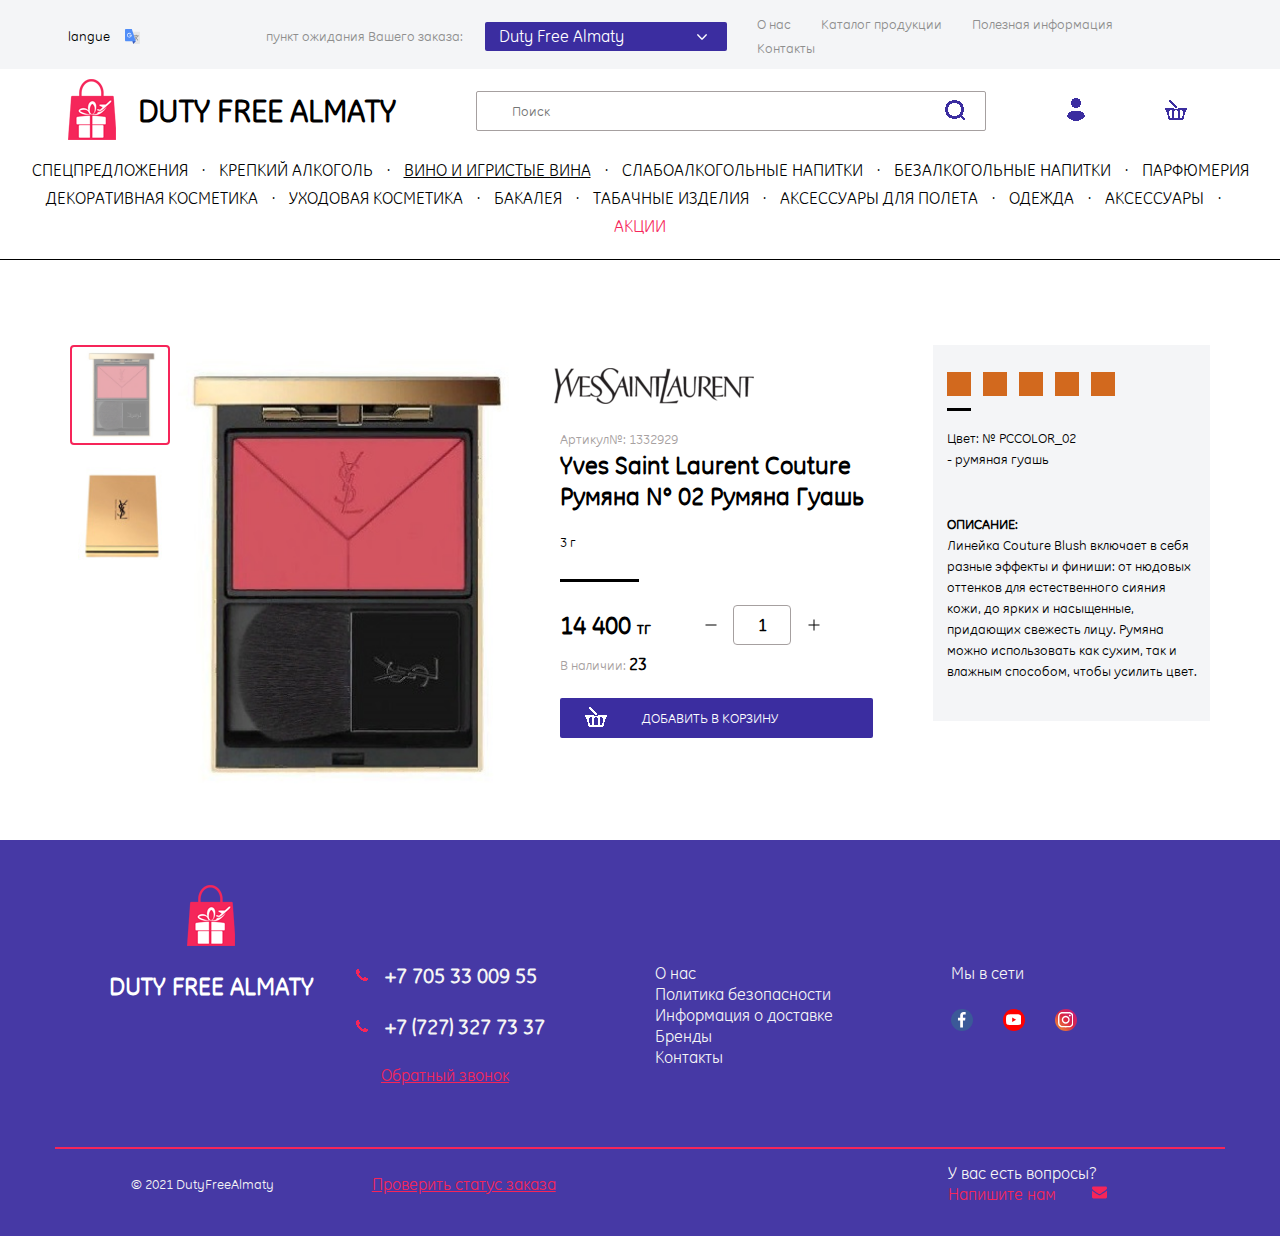
==== commit 5b78ebe0: "Add files via upload" ====
--- a/card.html
+++ b/card.html
@@ -42,6 +42,7 @@
                 </div>
             </div>
             <div class="menu">
+
                 <a href="#" class="menu_link">О нас</a>
                 <a href="#" class="menu_link">Каталог продукции</a>
                 <a href="#" class="menu_link">Полезная информация</a>
@@ -76,8 +77,11 @@
             </div>
         </div>
     </div>
-    <nav class="lower_part">
+    <nav class="lower_part _menu">
         <div class="wrapper">
+            <div class="cross menu_cross">
+
+            </div>
             <div class="menu_item">
                 <a href="#" class="menu_title">Спецпредложения</a>
 
@@ -174,6 +178,7 @@
 
         </div>
     </nav>
+    <div class="black_href"></div>
 </header>
 		<div class="main">
 			<div class="card_body">
--- a/css/styles.css
+++ b/css/styles.css
@@ -327,6 +327,61 @@
 .header .lower_part {
   margin-top: 9px;
   position: relative;
+}
+
+.header .lower_part .search_form {
+  margin-left: 10px;
+  margin-right: 10px;
+  margin-top: 20px;
+  margin-bottom: 20px;
+  display: flex;
+  align-items: center;
+  border-radius: 2px;
+  min-height: 40px;
+  border: solid 1px #a6a0a0;
+  padding: 0 20px 0 0;
+}
+
+.header .lower_part .search_form input {
+  flex: 1 1 auto;
+  border: none;
+  padding: 0 0px 0 15px;
+  font-size: 14px;
+  color: #8e8e8e;
+}
+
+.header .lower_part .cross {
+  width: 40px;
+  height: 40px;
+  position: absolute;
+  border: 1px solid #3b2da0;
+  border-radius: 50%;
+  z-index: 101;
+  right: 10px;
+  top: 10px;
+  cursor: pointer;
+}
+
+.header .lower_part .cross:before,
+.header .lower_part .cross:after {
+  top: 50%;
+  left: 50%;
+  content: "";
+  display: block;
+  position: absolute;
+  transition: 0.3s;
+  width: 60%;
+  border-radius: 3px;
+  height: 2px;
+  background: #3b2da0;
+}
+
+.header .lower_part .cross:before {
+  transform: translate(-50%, -50%) rotate(45deg);
+}
+
+.header .lower_part .cross:after {
+  transform: translate(-50%, -50%) rotate(-45deg);
 }
 
 .header .lower_part .wrapper {
@@ -470,6 +525,25 @@
   visibility: visible;
 }
 
+.header .black_href {
+  display: none;
+  top: 0;
+  left: 0;
+  position: fixed;
+  width: 100%;
+  height: 100%;
+  background: rgba(135, 120, 250, 0.5);
+  z-index: 99;
+  opacity: 0;
+  visibility: hidden;
+  transition: 0.3s;
+}
+
+.header .black_href._active {
+  opacity: 1;
+  visibility: visible;
+}
+
 .main {
   flex: 1 1 auto;
 }
@@ -1340,6 +1414,7 @@
 }
 
 .catalog_body .left_sub_menu .drop_down_body {
+  z-index: 10;
   display: none;
   position: absolute;
   top: 100%;
@@ -1395,6 +1470,7 @@
 }
 
 .catalog_body .right_part .catalog_header_part .drop_down_cont .drop_down_body {
+  z-index: 10;
   cursor: pointer;
   position: absolute;
   top: 100%;
@@ -2649,6 +2725,12 @@
   transform: rotate(180deg);
 }
 
+@media screen and (min-width: 1000px) {
+  .header .lower_part .cross {
+    display: none;
+  }
+}
+
 @media screen and (max-width: 1350px) {
   .slider_hits .slider_hits_arrows .arrow {
     width: 40px;
@@ -2691,6 +2773,10 @@
 }
 
 @media screen and (max-width: 1000px) {
+  .header .upper_part .wrapper_header {
+    padding: 0;
+  }
+
   .header .upper_part {
     padding: 0;
   }
@@ -2704,53 +2790,131 @@
   }
 
   .header .menu .menu_link {
-    font-size: 28px;
+    font-size: 24px;
+    text-align: left;
     margin: 15px 15px;
   }
 
   .header .menu {
+    flex-wrap: nowrap;
+    white-space: nowrap;
+    overflow: auto;
+    width: 100%;
+    flex: 0 1 100%;
+  }
+
+  .header .burger {
+    display: flex;
+  }
+
+  .header .middle_part .big_logo .icon img {
+    width: 40px;
+  }
+
+  .header .middle_part .big_logo .text {
+    font-size: 22px;
+  }
+
+  .header .middle_part .search_form {
+    display: none;
+  }
+
+  .header .middle_part .user {
+    margin-left: auto;
+  }
+
+  .header .middle_part .cart {
+    margin-left: 20px;
+    margin-right: 0;
+  }
+
+  .header .middle_part {
+    order: -1;
+  }
+
+  .header .lower_part .wrapper {
+    flex-wrap: nowrap;
+    justify-content: flex-start;
+    scrollbar-width: thin;
+    display: block;
+    padding: 0 10px;
+  }
+
+  .header .lower_part .dot {
+    display: none;
+  }
+
+  .header .lower_part .menu_item .menu_title {
+    text-align: left;
+  }
+
+  .header .lower_part .menu_item .menu_body .wrapper .add_body .col_title {
+    margin-bottom: 15px;
+  }
+
+  .header .lower_part .menu_item .menu_body .wrapper .add_body .good_item {
+    margin-bottom: 15px;
+    padding-left: 10px;
+  }
+
+  .header .lower_part .menu_item .menu_body .wrapper .add_body {
+    display: block;
+    padding-top: 10px;
+  }
+
+  .header .lower_part .menu_item .menu_body .wrapper {
+    padding: 0;
+  }
+
+  .header .lower_part .menu_item .menu_body {
+    position: static;
+    width: 100%;
+    transform: none;
+    opacity: 1;
+    visibility: visible;
+    background: #0000;
+    box-shadow: none;
+    border: none;
+    padding-left: 10px;
+    transition: 0s;
+    display: none;
+  }
+
+  .header .lower_part .menu_item._with_body .menu_title:after {
+    display: none;
+  }
+
+  .header .lower_part {
     position: fixed;
     padding-top: 40px;
-    top: 100%;
+    margin: 0;
+    top: 0;
     display: flex;
     flex-direction: column;
     justify-content: flex-start;
-    align-items: center;
-    height: calc(100% - 73px);
-    width: 100%;
+    align-items: stretch;
+    overflow: auto;
+    height: 100%;
+    width: 280px;
     left: 0px;
     background: #fff;
     z-index: 100;
     transition: 0.3s;
-  }
-
-  .header .menu._active {
-    top: 73px;
-  }
-
-  .header .burger {
+    transform: translate(-100%, 0);
+  }
+
+  .header .lower_part._active {
+    transform: translate(0, 0);
+  }
+
+  .header .black_href {
+    display: block;
+  }
+
+  .header {
     display: flex;
-  }
-
-  .header .middle_part .big_logo .icon img {
-    width: 40px;
-  }
-
-  .header .middle_part .big_logo .text {
-    font-size: 22px;
-  }
-
-  .header .middle_part .search_form {
-    display: none;
-  }
-
-  .header .middle_part .user {
-    margin-left: auto;
-  }
-
-  .header .middle_part .cart {
-    margin-left: 20px;
-    margin-right: 0;
+    flex-direction: column;
+    align-items: stretch;
   }
 
   .actions_cont .wrapper .act_column:nth-child(1),
@@ -3009,11 +3173,6 @@
 }
 
 @media screen and (max-width: 600px) {
-  .header .menu._active {
-    top: 48px;
-    height: calc(100% - 48px);
-  }
-
   .header .middle_part .big_logo .icon {
     margin-right: 10px;
   }
@@ -3139,23 +3298,6 @@
 }
 
 @media screen and (max-width: 550px) {
-  .header .lower_part .wrapper {
-    flex-wrap: nowrap;
-    overflow-x: auto;
-    overflow-y: hidden;
-    white-space: nowrap;
-    justify-content: flex-start;
-    scrollbar-width: thin;
-  }
-
-  .header .lower_part .menu_item .menu_body {
-    display: none;
-  }
-
-  .header .lower_part .menu_item {
-    margin-bottom: 0;
-  }
-
   .slider_main .slider_item .main_text .upper {
     margin-bottom: 20px;
     font-size: 32px;
